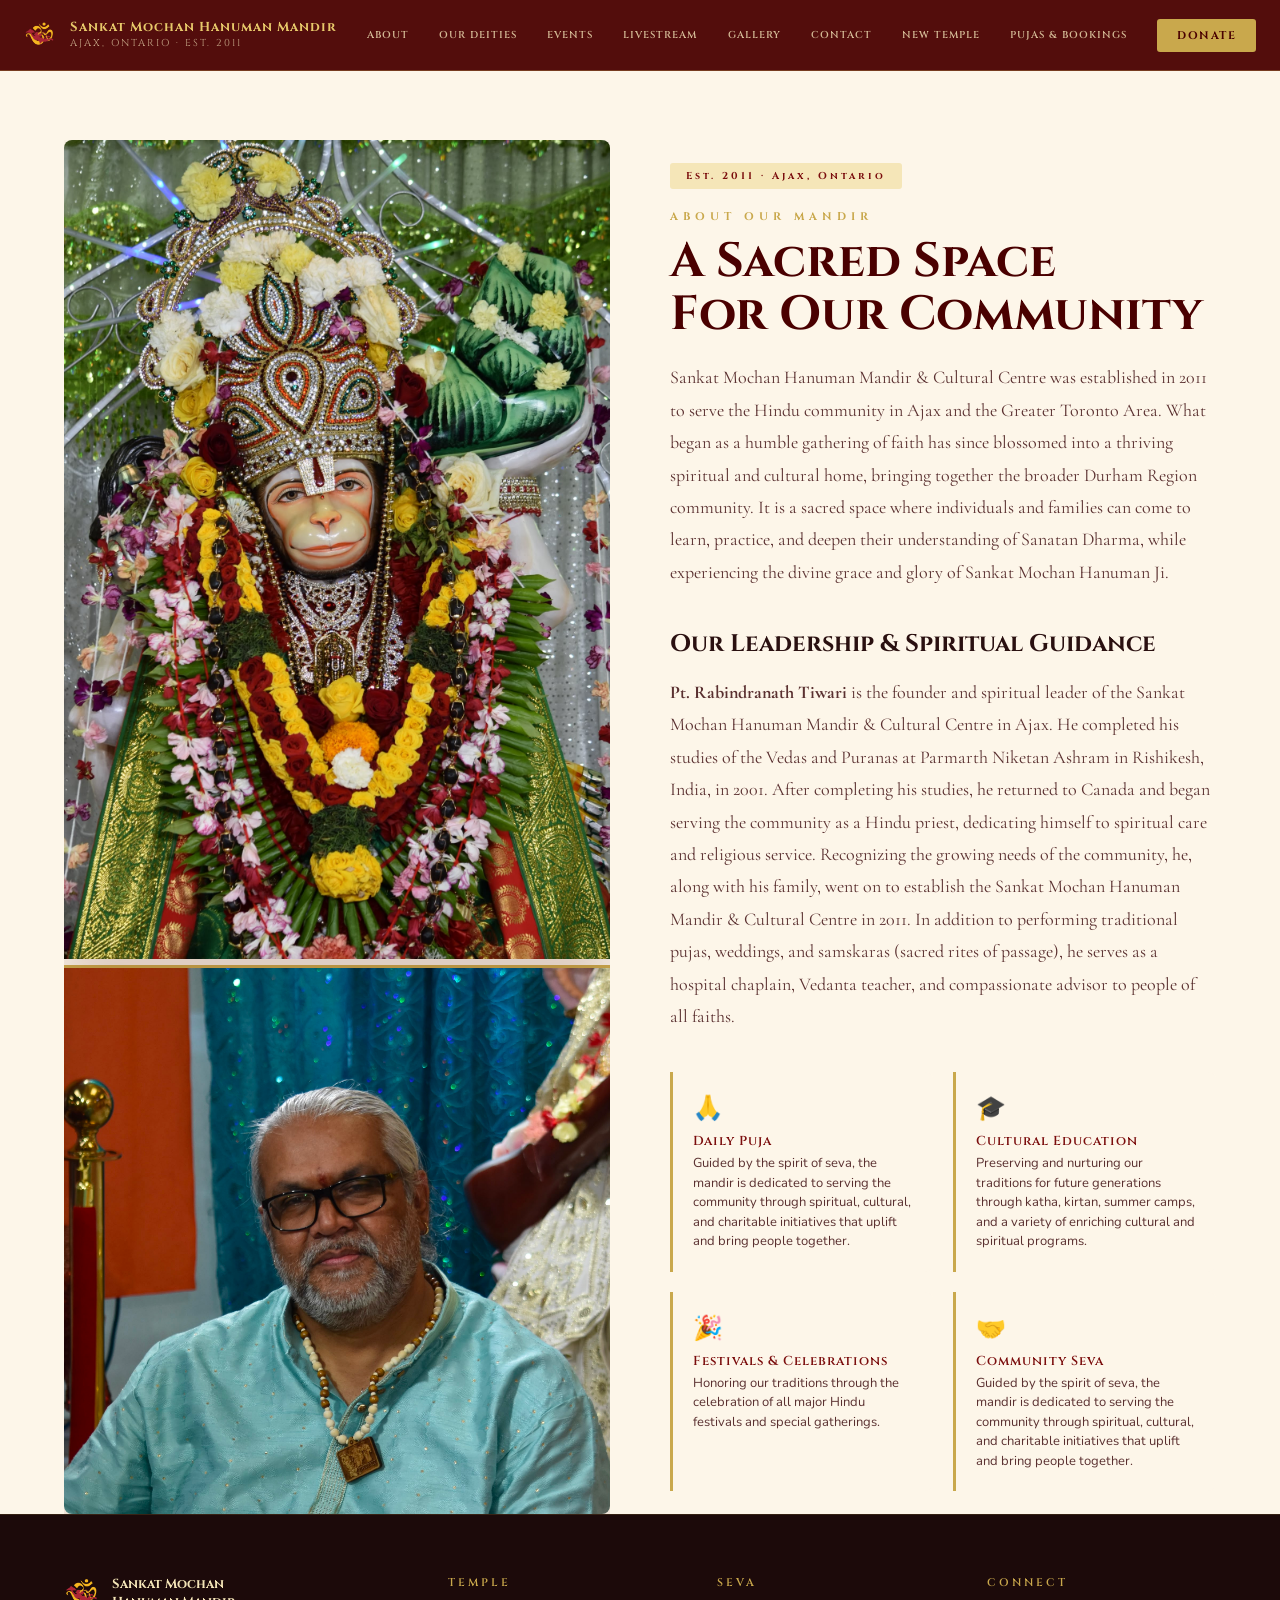
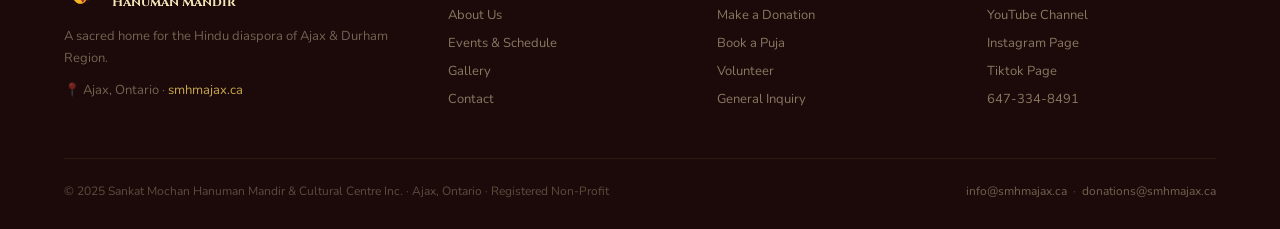
==== about.html @ 4950f77b "edit(mandir-icon): - Made the mandir icon a png (transparent so no white background)" ====
<!DOCTYPE html>
<html lang="en">
<head>
<meta charset="UTF-8">
<meta name="viewport" content="width=device-width, initial-scale=1.0">
<title>Sankat Mochan Hanuman Mandir & Cultural Centre</title>
<link rel="preconnect" href="https://fonts.googleapis.com">
<link href="https://fonts.googleapis.com/css2?family=Cormorant+Garamond:ital,wght@0,300;0,400;0,600;0,700;1,400&family=Cinzel:wght@400;600;700;900&family=Nunito:wght@300;400;600;700&display=swap" rel="stylesheet">
<link rel="stylesheet" href="assets/css/style.css">
</head>
<body>

<!-- ═══ NAV ═══ -->
<nav id="nav">
  <div class="nav-inner">
    <a href="index.html" class="nav-brand">
      <img src="assets/images/mandir-icon.png" class="nav-logo-img" alt="Mandir Logo">
      <div class="nav-name">
        <div class="n1">Sankat Mochan Hanuman Mandir</div>
        <div class="n2">Ajax, Ontario · Est. 2011</div>
      </div>
    </a>

    <div class="nav-links">
      <a href="about.html">About</a>
      <a href="deities.html">Our Deities</a>
      <a href="events.html">Events</a>
      <a href="livestream.html">Livestream</a>
      <a href="gallery.html">Gallery</a>
      <a href="contact.html">Contact</a>
      <a href="new-temple.html">New Temple</a>
      <a href="bookings.html">Pujas &amp; Bookings</a>
    </div>

    <a href="donate.html" class="nav-donate">Donate</a>

    <button class="nav-mobile-btn" onclick="toggleMenu()" aria-label="Menu">
      <span></span><span></span><span></span>
    </button>
  </div>

  <div id="mobile-menu">
    <a href="about.html" onclick="toggleMenu()">About</a>
    <a href="deities.html" onclick="toggleMenu()">Our Deities</a>
    <a href="events.html" onclick="toggleMenu()">Events</a>
    <a href="livestream.html" onclick="toggleMenu()">Livestream</a>
    <a href="gallery.html" onclick="toggleMenu()">Gallery</a>
    <a href="contact.html" onclick="toggleMenu()">Contact</a>
    <a href="new-temple.html" onclick="toggleMenu()">New Temple</a>
    <a href="bookings.html" onclick="toggleMenu()">Pujas &amp; Bookings</a>
    <a href="donate.html" onclick="toggleMenu()">Donate</a>
  </div>
</nav>

<!-- ═══ ABOUT ═══ -->
<section id="about">
  <div class="container">
    <div class="grid-2">
<div class="about-image-stack fade-up">
  <img src="assets/images/hanuman-ji.jpg" alt="Hanuman Ji" class="about-img-main">
  <img src="assets/images/Pandit.jpeg" alt="Pandit Ji" class="about-img-secondary">
</div>
      <div class="fade-up stagger-2">
        <span class="about-badge">Est. 2011 · Ajax, Ontario</span>
        <span class="section-label">About Our Mandir</span>
        <h2 class="section-title">A Sacred Space<br>For Our Community</h2>
        <p class="section-body">Sankat Mochan Hanuman Mandir & Cultural Centre was established in 2011 to serve the Hindu community in Ajax and the Greater Toronto Area. What began as a humble gathering of faith has since blossomed into a thriving spiritual and cultural home, bringing together the broader Durham Region community. It is a sacred space where individuals and families can come to learn, practice, and deepen their understanding of Sanatan Dharma, while experiencing the divine grace and glory of Sankat Mochan Hanuman Ji.
        
        <h2 style="margin-top: 40px; margin-bottom: 16px;">Our Leadership & Spiritual Guidance</h2>
        <p class="section-body" style="margin-top:16px"><strong>Pt. Rabindranath Tiwari</strong> is the founder and spiritual leader of the Sankat Mochan Hanuman Mandir & Cultural Centre in Ajax. He completed his studies of the Vedas and Puranas at Parmarth Niketan Ashram in Rishikesh, India, in 2001. After completing his studies, he returned to Canada and began serving the community as a Hindu priest, dedicating himself to spiritual care and religious service. Recognizing the growing needs of the community, he, along with his family, went on to establish the Sankat Mochan Hanuman Mandir & Cultural Centre in 2011.
      In addition to performing traditional pujas, weddings, and samskaras (sacred rites of passage), he serves as a hospital chaplain, Vedanta teacher, and compassionate advisor to people of all faiths.</p>
  <div class="about-highlights">  
          <div class="about-highlight"><div class="icon">🙏</div><h5>Daily Puja</h5><p>Guided by the spirit of seva, the mandir is dedicated to serving the community through spiritual, cultural, and charitable initiatives that uplift and bring people together.</p></div>
          <div class="about-highlight"><div class="icon">🎓</div><h5>Cultural Education</h5><p>Preserving and nurturing our traditions for future generations through katha, kirtan, summer camps, and a variety of enriching cultural and spiritual programs.</p></div>
          <div class="about-highlight"><div class="icon">🎉</div><h5>Festivals & Celebrations</h5><p>Honoring our traditions through the celebration of all major Hindu festivals and special gatherings.</p></div>
          <div class="about-highlight"><div class="icon">🤝</div><h5>Community Seva</h5><p>Guided by the spirit of seva, the mandir is dedicated to serving the community through spiritual, cultural, and charitable initiatives that uplift and bring people together.</p></div>
        </div>
      </div>
    </div>
  </div>
</section>


<!-- ═══ FOOTER ═══ -->
<footer>
  <div class="container">
    <div class="footer-grid">
      <div class="footer-brand">
        <div style="display:flex;align-items:center;gap:12px;margin-bottom:12px">
          <img src="assets/images/mandir-icon.png" 
       alt="Mandir Logo" 
       style="width:36px; height:36px; object-fit:cover; border-radius:50%; flex-shrink:0;">
          <div style="font-family:'Cinzel',serif;font-size:13px;color:var(--gold-pale);font-weight:700">Sankat Mochan<br>Hanuman Mandir</div>
        </div>
        <p>A sacred home for the Hindu diaspora of Ajax & Durham Region.</p>
        <p style="margin-top:10px">📍 Ajax, Ontario · <a href="http://smhmajax.ca" style="color:var(--gold);text-decoration:none">smhmajax.ca</a></p>
      </div>
      <div class="footer-col">
        <h4>Temple</h4>
        <a href="about.html">About Us</a>
        <a href="events.html">Events & Schedule</a>
        <a href="gallery.html">Gallery</a>
        <a href="contact.html">Contact</a>
      </div>
      <div class="footer-col">
        <h4>Seva</h4>
        <a href="donate.html">Make a Donation</a>
        <a href="mailto:bookings@smhmajax.ca">Book a Puja</a>
        <a href="mailto:seva@smhmajax.ca">Volunteer</a>
        <a href="mailto:info@smhmajax.ca">General Inquiry</a>
      </div>
      <div class="footer-col">
        <h4>Connect</h4>
        <a href="https://www.youtube.com/@sankatmochanhanumanmandir1366" target="_blank">YouTube Channel</a>
       <a href="https://www.instagram.com/sankatmochanhanumanmandirajax?igsh=ZnNmdzQ3bzA4bWYw">Instagram Page</a>
        <a href="https://www.tiktok.com/@sankatmochan11?_t=8jdVU6kzySL&_r=1">Tiktok Page</a>
        <a href="tel:6473348491">647-334-8491</a>
      </div>
    </div>
    <div class="footer-bottom">
      <span>© 2025 Sankat Mochan Hanuman Mandir & Cultural Centre Inc. · Ajax, Ontario · Registered Non-Profit</span>
      <span>
        <a href="mailto:info@smhmajax.ca">info@smhmajax.ca</a> &nbsp;·&nbsp;
        <a href="mailto:donations@smhmajax.ca">donations@smhmajax.ca</a>
      </span>
    </div>
  </div>
</footer>
<script src="assets/scripts/main.js"></script>
</body>
</html>
---- assets/css/style.css ----
/* ═══════════════════════════════════════════
   SMHMAJAX.CA  —  Design System
   Deep crimson · Antique gold · Ivory
   Cinzel (display) + Cormorant (serif) + Nunito (body)
═══════════════════════════════════════════ */
:root {
  --crimson:    #7B0D0D;
  --crimson-dk: #4A0000;
  --crimson-lt: #A01515;
  --gold:       #C9A84C;
  --gold-lt:    #E8C96A;
  --gold-pale:  #F5E6B8;
  --ivory:      #FDF6E9;
  --ivory-dk:   #F0E4C8;
  --charcoal:   #1C0A0A;
  --text:       #2A1010;
  --text-lt:    #5A3030;
  --white:      #FFFDF7;
  --shadow:     rgba(74,0,0,0.18);
  --r:          8px;
}

*, *::before, *::after { margin:0; padding:0; box-sizing:border-box; }

html { scroll-behavior: smooth; }

body {
  font-family: 'Nunito', sans-serif;
  background: var(--ivory);
  color: var(--text);
  overflow-x: hidden;
}

/* ── SCROLLBAR ── */
::-webkit-scrollbar { width: 6px; }
::-webkit-scrollbar-track { background: var(--ivory-dk); }
::-webkit-scrollbar-thumb { background: var(--crimson); border-radius: 3px; }

/* ═══ TYPOGRAPHY ═══ */
.display    { font-family:'Cinzel',serif; }
.serif      { font-family:'Cormorant Garamond',serif; }
h1,h2,h3   { font-family:'Cinzel',serif; }
h4,h5      { font-family:'Cormorant Garamond',serif; font-weight:600; }

/* ═══ UTILITY ═══ */
.gold-line {
  display:flex; align-items:center; gap:16px;
  color:var(--gold); font-size:12px; letter-spacing:3px; text-transform:uppercase;
}
.gold-line::before,.gold-line::after {
  content:''; flex:1; height:1px;
  background:linear-gradient(90deg,transparent,var(--gold),transparent);
}
.section-label {
  font-family:'Cinzel',serif; font-size:11px; font-weight:700;
  letter-spacing:5px; color:var(--gold); text-transform:uppercase;
  margin-bottom:12px; display:block;
}
.section-title {
  font-family:'Cinzel',serif; font-size:clamp(28px,4vw,48px);
  font-weight:700; color:var(--crimson-dk); line-height:1.1;
  margin-bottom:20px;
}
.section-body {
  font-family:'Cormorant Garamond',serif; font-size:18px;
  color:var(--text-lt); line-height:1.8; font-weight:400;
}
.btn-primary {
  display:inline-flex; align-items:center; gap:10px;
  background:var(--crimson); color:var(--gold-pale);
  font-family:'Cinzel',serif; font-size:12px; font-weight:700;
  letter-spacing:2px; text-transform:uppercase;
  padding:14px 32px; border-radius:3px; text-decoration:none;
  border:2px solid var(--crimson);
  transition:all 0.3s ease;
  box-shadow: 0 4px 20px var(--shadow);
}
.btn-primary:hover {
  background:transparent; color:var(--crimson);
  transform:translateY(-2px);
  box-shadow: 0 8px 30px var(--shadow);
}
.btn-outline {
  display:inline-flex; align-items:center; gap:10px;
  background:transparent; color:var(--gold-pale);
  font-family:'Cinzel',serif; font-size:12px; font-weight:700;
  letter-spacing:2px; text-transform:uppercase;
  padding:14px 32px; border-radius:3px; text-decoration:none;
  border:2px solid var(--gold);
  transition:all 0.3s ease;
}
.btn-outline:hover {
  background:var(--gold); color:var(--crimson-dk);
  transform:translateY(-2px);
}
.container { max-width:1200px; margin:0 auto; padding:0 24px; }
.grid-2 { display:grid; grid-template-columns:1fr 1fr; gap:60px; align-items:center; }
.grid-3 { display:grid; grid-template-columns:repeat(3,1fr); gap:32px; }
.grid-4 { display:grid; grid-template-columns:repeat(4,1fr); gap:24px; }

/* ═══ NAV ═══ */
#nav {
  position:fixed; top:0; left:0; right:0; z-index:1000;
  background:rgba(74,0,0,0.95);
  backdrop-filter:blur(20px);
  border-bottom:1px solid rgba(201,168,76,0.3);
  transition:all 0.3s ease;
}
#nav .nav-inner {
  max-width:1400px; margin:0 auto; padding:0 24px;
  display:flex; align-items:center; justify-content:flex-start;
  height:70px; gap:0;
}
.nav-brand {
  display:flex; align-items:center; gap:14px; text-decoration:none;
  flex-shrink:0;
}
.nav-om {
  width:42px; height:42px; border-radius:50%;
  background:linear-gradient(135deg,var(--gold),var(--gold-lt));
  display:flex; align-items:center; justify-content:center;
  font-size:20px; color:var(--crimson-dk); font-weight:900;
  font-family:'Cinzel',serif; flex-shrink:0;
  box-shadow:0 2px 12px rgba(201,168,76,0.4);
}
.nav-name { font-family:'Cinzel',serif; white-space:nowrap; }
.nav-name .n1 { font-size:13px; font-weight:700; color:var(--gold-lt); letter-spacing:1px; line-height:1.2; white-space:nowrap; }
.nav-name .n2 { font-size:10px; color:rgba(245,230,184,0.7); letter-spacing:2px; text-transform:uppercase; white-space:nowrap; }
.nav-links {
  display:flex; align-items:center; flex:1;
  justify-content:space-between;
  flex-wrap:nowrap; white-space:nowrap;
  padding:0 24px;
}
.nav-links a {
  font-family:'Cinzel',serif; font-size:10px; font-weight:600;
  letter-spacing:1px; text-transform:uppercase;
  color:rgba(245,230,184,0.8); padding:8px 6px; border-radius:3px;
  text-decoration:none; transition:all 0.2s ease; white-space:nowrap;
}
.nav-links a:hover { color:var(--gold-lt); background:rgba(201,168,76,0.12); }
.nav-links a.nav-active { color:var(--gold-lt); background:rgba(201,168,76,0.14); }
.nav-donate {
  font-family:'Cinzel',serif; font-size:11px; font-weight:700;
  letter-spacing:1.5px; text-transform:uppercase;
  background:var(--gold); color:var(--crimson-dk);
  padding:9px 20px; border-radius:3px; text-decoration:none;
  transition:all 0.2s ease;
}
.nav-donate:hover { background:var(--gold-lt); transform:translateY(-1px); }
.nav-mobile-btn { display:none; background:none; border:none; cursor:pointer; padding:8px; }
.nav-mobile-btn span {
  display:block; width:24px; height:2px;
  background:var(--gold); margin:5px 0; transition:all 0.3s;
}
#mobile-menu {
  display:none; background:var(--crimson-dk);
  border-top:1px solid rgba(201,168,76,0.2);
}
#mobile-menu a {
  display:block; padding:14px 24px;
  font-family:'Cinzel',serif; font-size:12px; letter-spacing:2px;
  color:var(--gold-pale); text-decoration:none;
  border-bottom:1px solid rgba(201,168,76,0.1);
}

/* ═══ HERO ═══ */
#hero {
  min-height:100vh; position:relative; overflow:hidden;
  background:var(--crimson-dk);
  display:flex; align-items:center;
}
.hero-bg {
  position:absolute; inset:0;
  background: radial-gradient(ellipse 80% 60% at 60% 40%, rgba(160,21,21,0.7) 0%, rgba(74,0,0,0.95) 70%);
}
/* Decorative mandala pattern */
.hero-mandala {
  position:absolute; right:-200px; top:50%; transform:translateY(-50%);
  width:700px; height:700px; border-radius:50%;
  border:1px solid rgba(201,168,76,0.08);
  pointer-events:none;
}
.hero-mandala::before {
  content:''; position:absolute; inset:40px; border-radius:50%;
  border:1px solid rgba(201,168,76,0.06);
}
.hero-mandala::after {
  content:''; position:absolute; inset:80px; border-radius:50%;
  border:1px solid rgba(201,168,76,0.04);
}
.hero-murti-left {
  position: absolute;
  left: 0;
  top: 0;
  bottom: 0;
  width: 48%; /* Increased from 42% to expand down and right */
  object-fit: cover;
  object-position: left bottom;
  mask-image: linear-gradient(to right, black 55%, transparent 98%);
  -webkit-mask-image: linear-gradient(to right, black 55%, transparent 98%);
  opacity: 0.85;
}

.hero-murti-right {
  position: absolute;
  right: 0;
  bottom: 0;
  width: 42%;
  height: 100%;
  object-fit: cover;
  object-position: right bottom;
  mask-image: linear-gradient(to left, black 55%, transparent 98%);
  -webkit-mask-image: linear-gradient(to left, black 55%, transparent 98%);
  opacity: 0.85;
}
.nav-logo-img {
  width: 32px;
  height: 32px;
  border-radius: 50%;
  object-fit: contain;
  object-position: center center;
}
.hero-content {
    position: relative;
    z-index: 2;
    width: 100%;
    max-width: 650px;
    margin: 0 auto;
    display: flex;
    flex-direction: column;
    align-items: center;
    text-align: center;
    padding-top: 80px;
    padding-bottom: 60px;
}
.hero-badge {
  display:inline-flex; align-items:center; gap:10px;
  background:rgba(201,168,76,0.12); border:1px solid rgba(201,168,76,0.3);
  border-radius:100px; padding:8px 20px;
  font-family:'Cinzel',serif; font-size:10px; font-weight:700;
  letter-spacing:3px; color:var(--gold); text-transform:uppercase;
  margin-bottom:28px;
}
.hero-badge-dot { width:6px; height:6px; border-radius:50%; background:var(--gold); animation:pulse 2s infinite; }
@keyframes pulse { 0%,100%{opacity:1;transform:scale(1)} 50%{opacity:0.5;transform:scale(1.3)} }
.hero-om {
  font-family:'Cinzel',serif; font-size:clamp(60px,8vw,100px);
  color:var(--gold); line-height:1; display:block;
  text-shadow:0 0 60px rgba(201,168,76,0.4);
  animation:glow 3s ease-in-out infinite alternate;
  margin-bottom:8px;
}
@keyframes glow {
  from{text-shadow:0 0 40px rgba(201,168,76,0.3)}
  to{text-shadow:0 0 80px rgba(201,168,76,0.6),0 0 120px rgba(201,168,76,0.2)}
}
.hero-title {
  font-family:'Cinzel',serif; font-weight:900;
  font-size:clamp(36px,5.5vw,72px); line-height:1.0;
  color:var(--white); margin-bottom:8px;
  text-shadow:2px 4px 20px rgba(0,0,0,0.5);
}
.hero-title .gold { color:var(--gold-lt); }
.hero-subtitle {
  font-family:'Cormorant Garamond',serif; font-style:italic;
  font-size:clamp(18px,2.5vw,28px); color:rgba(245,230,184,0.75);
  margin-bottom:36px; font-weight:300; letter-spacing:1px;
}
.hero-tagline {
  font-family:'Cormorant Garamond',serif;
  font-size:clamp(16px,2vw,22px); color:rgba(245,230,184,0.6);
  margin-bottom:48px; max-width:480px; line-height:1.6;
}
.hero-cta { display:flex; gap:16px; flex-wrap:wrap; margin-bottom:60px; }
.hero-stats {
  display:flex; gap:32px; justify-content: center; flex-wrap:wrap;
  padding-top:40px; border-top:1px solid rgba(201,168,76,0.2);
}
.hero-stat .num {
  font-family:'Cinzel',serif; font-size:clamp(28px,3vw,40px);
  color:var(--gold-lt); font-weight:700; line-height:1;
}
.hero-stat .lbl {
  font-size:11px; letter-spacing:2px; color:rgba(245,230,184,0.5);
  text-transform:uppercase; margin-top:4px;
}

/* ── LIVE BANNER ── */
.live-banner {
  background:linear-gradient(135deg,var(--crimson) 0%,var(--crimson-lt) 100%);
  border-top:1px solid rgba(201,168,76,0.3);
  border-bottom:1px solid rgba(201,168,76,0.3);
  padding:14px 0;
}
.live-banner-inner {
  max-width:1200px; margin:0 auto; padding:0 24px;
  display:flex; align-items:center; justify-content:space-between; flex-wrap:wrap; gap:16px;
}
.live-badge {
  display:flex; align-items:center; gap:10px;
  font-family:'Cinzel',serif; font-size:11px; font-weight:700;
  letter-spacing:2px; color:var(--gold-pale); text-transform:uppercase;
}
.live-dot { width:10px; height:10px; border-radius:50%; background:#ff4444; animation:blink 1.2s step-end infinite; }
@keyframes blink { 50%{opacity:0} }
.live-schedule { display:flex; gap:20px; flex-wrap:wrap; }
.live-pill {
  background:rgba(245,230,184,0.12); border:1px solid rgba(245,230,184,0.2);
  border-radius:100px; padding:5px 14px;
  font-size:11px; color:var(--gold-pale); letter-spacing:1px;
}
.live-pill strong { color:var(--gold-lt); }
.live-yt {
  display:flex; align-items:center; gap:8px;
  background:rgba(255,0,0,0.15); border:1px solid rgba(255,0,0,0.3);
  border-radius:6px; padding:6px 14px;
  font-size:11px; color:#fff; text-decoration:none; letter-spacing:1px;
  font-family:'Cinzel',serif; font-weight:700; transition:all 0.2s;
}
.live-yt:hover { background:rgba(255,0,0,0.3); }
.yt-icon { width:18px; height:13px; }

/* ═══ ABOUT ═══ */
#about {
  padding-top: 140px; 
}

.about-image-stack {
  max-width: 100%;
  overflow: hidden;
}

.about-img-main {
  width: 100%;
  flex: 1;
  object-fit: cover;
  object-position: center 5%;
  border-radius: var(--r) var(--r) 0 0;
  box-shadow: 0 20px 60px var(--shadow);
  min-height: 0;
}

.about-img-secondary {
  width: 100%;
  flex: 1;
  object-fit: cover;
  object-position: center center;
  border-radius: 0 0 var(--r) var(--r);
  border-top: 3px solid var(--gold);
  box-shadow: 0 20px 60px var(--shadow);
  display: block;
  min-height: 0;
}

/* Floating secondary image rule removed/optional since Shivling was removed */

.about-badge {
  display: inline-flex; 
  align-items: center; 
  gap: 8px;
  background: var(--gold-pale); 
  border-radius: 3px; 
  padding: 6px 16px;
  font-family: 'Cinzel', serif; 
  font-size: 10px; 
  font-weight: 700;
  letter-spacing: 3px; 
  color: var(--crimson); 
  margin-bottom: 20px;
}

.about-highlights { 
  display: grid; 
  grid-template-columns: 1fr 1fr; 
  gap: 20px; 
  margin-top: 40px; 
}

.about-highlight {
  padding: 20px; 
  border-left: 3px solid var(--gold);
  background: var(--ivory); 
  border-radius: 0 var(--r) var(--r) 0;
}

.about-highlight .icon { 
  font-size: 24px; 
  margin-bottom: 8px; 
}

.about-highlight h5 { 
  font-family: 'Cinzel', serif; 
  font-size: 13px; 
  color: var(--crimson); 
  margin-bottom: 4px; 
  letter-spacing: 1px; 
}

.about-highlight p { 
  font-size: 13px; 
  color: var(--text-lt); 
  line-height: 1.5; 
}

/* ═══ DEITIES ═══ */
.deity-strip { padding:80px 0; background:var(--crimson-dk); }
.deity-strip-inner { max-width:1200px; margin:0 auto; padding:0 24px; }
.deity-strip h2 { font-family:'Cinzel',serif; font-size:14px; font-weight:700; letter-spacing:5px; color:var(--gold); text-transform:uppercase; text-align:center; margin-bottom:40px; }
.deity-grid {
    display:grid;
    grid-template-columns:repeat(auto-fit,minmax(180px,1fr));
    gap:20px;
}
.deity-card {
  border-radius:var(--r);
  overflow:hidden;
  position:relative;
  aspect-ratio:3/4;
  min-height:280px;
  cursor:pointer;
  border:1px solid rgba(201,168,76,0.2);
  transition:all 0.3s ease;
}
.deity-card:hover { transform:translateY(-6px); border-color:var(--gold); }
.deity-card img { width:100%; height:100%; object-fit:cover; object-position:top center; display:block; }
.deity-card img{
    transition:transform .4s ease;
}

.deity-card:hover img{
    transform:scale(1.05);
}
.gallery-overlay{
    position:absolute;
    left:0;
    right:0;
    bottom:0;
    padding:20px;
    background:linear-gradient(
        to top,
        rgba(0,0,0,.85),
        rgba(0,0,0,.2),
        transparent
    );
    opacity:0;
    transition:opacity .3s ease;
}

.deity-card:hover .gallery-overlay{
    opacity:1;
}
.gallery-overlay h3{
    margin:0 0 8px;
    color:#fff;
    font-family:'Cinzel',serif;
}
.gallery-overlay p{
    margin:0;
    color:rgba(255,255,255,.85);
    font-size:14px;
    line-height:1.4;
}

/* ═══ EVENTS ═══ */
#events { padding:120px 0; background:var(--ivory); }
.events-grid { display:grid; grid-template-columns:1fr 1.2fr; gap:60px; align-items:start; }
.event-card {
  background:var(--white); border-radius:var(--r);
  padding:28px; border:1px solid var(--ivory-dk);
  display:flex; gap:20px; align-items:flex-start;
  transition:all 0.3s ease;
  box-shadow:0 2px 12px rgba(0,0,0,0.04);
}
.event-card:hover { transform:translateY(-4px); box-shadow:0 12px 40px var(--shadow); border-color:var(--gold); }
.event-date {
  background:var(--crimson); color:var(--gold-pale);
  border-radius:var(--r); padding:12px 14px; text-align:center;
  flex-shrink:0; min-width:62px;
}
.event-date .day { font-family:'Cinzel',serif; font-size:28px; font-weight:700; line-height:1; }
.event-date .mon { font-size:11px; letter-spacing:2px; text-transform:uppercase; opacity:0.8; margin-top:2px; }
.event-info h4 { font-family:'Cinzel',serif; font-size:15px; color:var(--crimson-dk); margin-bottom:6px; }
.event-info p { font-size:13px; color:var(--text-lt); line-height:1.5; }
.event-info .tag { display:inline-block; background:var(--gold-pale); color:var(--crimson); font-size:10px; font-weight:700; letter-spacing:2px; padding:3px 10px; border-radius:100px; margin-top:8px; text-transform:uppercase; }
.schedule-table { background:var(--white); border-radius:var(--r); overflow:hidden; border:1px solid var(--ivory-dk); box-shadow:0 2px 12px rgba(0,0,0,0.04); }
.schedule-table h3 { padding:20px 24px; background:var(--crimson-dk); color:var(--gold-pale); font-family:'Cinzel',serif; font-size:14px; letter-spacing:2px; }
.schedule-row {
  display: grid;
  grid-template-columns: 140px 100px 1fr;  
  align-items: center;
  padding: 16px 24px;
  border-bottom: 1px solid var(--ivory-dk);
}
.schedule-row:last-child { border-bottom:none; }
.schedule-row .day2 { font-family:'Cinzel',serif; font-size:13px; color:var(--crimson); font-weight:700; }
.schedule-row .time { font-size:13px; color:var(--text-lt); }
.schedule-row .service { font-size:12px; color:var(--gold); font-weight:700; }

/* ═══ DONATE ═══ */
#donate {
  padding:120px 0;
  background:linear-gradient(160deg,var(--crimson-dk) 0%,var(--crimson) 60%,#6B0000 100%);
  position:relative; overflow:hidden;
}
#donate::before {
  content:''; position:absolute; inset:0;
  background:url("data:image/svg+xml,%3Csvg width='60' height='60' viewBox='0 0 60 60' xmlns='http://www.w3.org/2000/svg'%3E%3Cg fill='none' fill-rule='evenodd'%3E%3Cg fill='%23C9A84C' fill-opacity='0.04'%3E%3Cpath d='M36 34v-4h-2v4h-4v2h4v4h2v-4h4v-2h-4zm0-30V0h-2v4h-4v2h4v4h2V6h4V4h-4zM6 34v-4H4v4H0v2h4v4h2v-4h4v-2H6zM6 4V0H4v4H0v2h4v4h2V6h4V4H6z'/%3E%3C/g%3E%3C/g%3E%3C/svg%3E");
  pointer-events:none;
}
.donate-inner { position:relative; z-index:1; }
.donate-grid { display:grid; grid-template-columns:1fr 1fr; gap:80px; align-items:start; }
.donate-text .section-title { color:var(--gold-pale); }
.donate-text .section-body { color:rgba(245,230,184,0.75); }
.donate-ways { display:grid; grid-template-columns:1fr 1fr; gap:16px; margin-top:32px; }
.donate-way {
  background:rgba(245,230,184,0.08); border:1px solid rgba(201,168,76,0.25);
  border-radius:var(--r); padding:20px;
  transition:all 0.3s ease;
}
.donate-way:hover { background:rgba(245,230,184,0.14); border-color:var(--gold); }
.donate-way .icon { font-size:28px; margin-bottom:10px; }
.donate-way h5 { font-family:'Cinzel',serif; font-size:13px; color:var(--gold-lt); margin-bottom:6px; letter-spacing:1px; }
.donate-way p { font-size:13px; color:rgba(245,230,184,0.65); line-height:1.5; }
.donate-way .val { color:var(--gold-lt); font-weight:700; font-size:15px; margin-top:4px; display:block; }
.donate-card {
  background:var(--ivory); border-radius:12px;
  padding:40px; box-shadow:0 20px 60px rgba(0,0,0,0.3);
}
.donate-card h3 { font-family:'Cinzel',serif; font-size:22px; color:var(--crimson-dk); margin-bottom:8px; }
.donate-card .sub { font-family:'Cormorant Garamond',serif; font-size:16px; color:var(--text-lt); margin-bottom:28px; font-style:italic; }
.amount-grid { display:grid; grid-template-columns:repeat(3,1fr); gap:10px; margin-bottom:20px; }
.amount-btn {
  border:2px solid var(--ivory-dk); border-radius:var(--r); padding:14px 8px;
  text-align:center; cursor:pointer; transition:all 0.2s ease; background:var(--white);
  font-family:'Cinzel',serif; font-weight:700;
}
.amount-btn:hover,.amount-btn.active { border-color:var(--crimson); background:var(--crimson); color:var(--white); }
.amount-btn .am { font-size:20px; color:var(--crimson); display:block; }
.amount-btn:hover .am, .amount-btn.active .am { color:var(--gold-pale); }
.amount-btn .lb { font-size:9px; letter-spacing:1px; color:var(--text-lt); text-transform:uppercase; }
.amount-btn:hover .lb, .amount-btn.active .lb { color:rgba(245,230,184,0.7); }
.donate-input {
  width:100%; padding:14px 16px; border:2px solid var(--ivory-dk);
  border-radius:var(--r); font-size:16px; margin-bottom:16px;
  font-family:'Nunito',sans-serif; transition:border-color 0.2s;
  background:var(--white); color:var(--text);
}
.donate-input:focus { outline:none; border-color:var(--crimson); }
.donate-submit {
  width:100%; padding:16px; background:var(--crimson);
  color:var(--gold-pale); border:none; border-radius:var(--r); cursor:pointer;
  font-family:'Cinzel',serif; font-size:14px; font-weight:700; letter-spacing:2px;
  text-transform:uppercase; transition:all 0.3s ease;
}
.donate-submit:hover { background:var(--crimson-dk); transform:translateY(-2px); box-shadow:0 8px 24px rgba(74,0,0,0.4); }
.etransfer-note {
  margin-top:16px; padding:14px; background:var(--ivory);
  border-radius:var(--r); border:1px solid var(--ivory-dk);
  font-size:13px; color:var(--text-lt); text-align:center; line-height:1.6;
}
.etransfer-note strong { color:var(--crimson); }

/* ═══ STREAM ═══ */
#stream { padding:120px 0; background:var(--charcoal); }
#stream .section-title { color:var(--gold-pale); }
#stream .section-body { color:rgba(245,230,184,0.6); }
.stream-embed {
  border-radius:var(--r); overflow:hidden;
  border:2px solid rgba(201,168,76,0.3);
  box-shadow:0 20px 60px rgba(0,0,0,0.5);
  aspect-ratio:16/9; background:#000; position:relative;
}
.stream-placeholder {
  position:absolute; inset:0; display:flex; flex-direction:column;
  align-items:center; justify-content:center; gap:20px;
}
.stream-placeholder .play-btn {
  width:80px; height:80px; border-radius:50%;
  background:rgba(201,168,76,0.15); border:2px solid var(--gold);
  display:flex; align-items:center; justify-content:center; cursor:pointer;
  transition:all 0.3s;
}
.stream-placeholder .play-btn:hover { background:rgba(201,168,76,0.25); transform:scale(1.08); }
.play-tri { width:0; height:0; border-style:solid; border-width:14px 0 14px 26px; border-color:transparent transparent transparent var(--gold); margin-left:4px; }
.stream-placeholder p { color:rgba(245,230,184,0.6); font-family:'Cinzel',serif; font-size:13px; letter-spacing:2px; }
.stream-info { display:grid; grid-template-columns:1fr 1fr; gap:60px; align-items:start; }
.stream-features { display:flex; flex-direction:column; gap:16px; margin-top:32px; }
.stream-feat {
  display:flex; gap:16px; align-items:flex-start;
  padding:16px; background:rgba(201,168,76,0.05);
  border:1px solid rgba(201,168,76,0.1); border-radius:var(--r);
}
.stream-feat .ic { font-size:22px; flex-shrink:0; margin-top:2px; }
.stream-feat h5 { font-family:'Cinzel',serif; font-size:13px; color:var(--gold-lt); margin-bottom:4px; letter-spacing:1px; }
.stream-feat p { font-size:13px; color:rgba(245,230,184,0.5); line-height:1.5; }
.yt-subscribe {
  display:inline-flex; align-items:center; gap:10px; margin-top:24px;
  background:#FF0000; color:#fff; padding:14px 28px; border-radius:var(--r);
  font-family:'Cinzel',serif; font-size:12px; font-weight:700; letter-spacing:2px;
  text-decoration:none; transition:all 0.2s; text-transform:uppercase;
}
.yt-subscribe:hover { background:#CC0000; transform:translateY(-2px); }
.yt-sub-icon { width:24px; height:17px; fill:white; }

/* ═══ GALLERY ═══ */
#gallery { padding:120px 0; background:var(--ivory-dk); }
.gallery-masonry {
  display:grid; grid-template-columns:repeat(3,1fr);
  grid-template-rows:auto; gap:16px;
}
.gallery-item {
  border-radius:var(--r); overflow:hidden; position:relative;
  cursor:pointer;
}
.gallery-item img {
  width: 100%;
  height: 100%;
  object-fit: cover;
  object-position: top center;  
  display: block;
  transition: transform 0.4s ease;
}
.gallery-item:hover img { transform:scale(1.04); }
.gallery-item::after {
  content:''; position:absolute; inset:0;
  background:linear-gradient(transparent 60%,rgba(74,0,0,0.6));
  opacity:0; transition:opacity 0.3s;
}
.gallery-item:hover::after { opacity:1; }
.g1 { grid-row:span 2; }
.g4 { grid-column:span 2; }

/* ═══ CONTACT ═══ */
#contact { padding:120px 0; background:var(--white); }
.contact-grid { display:grid; grid-template-columns:1fr 1.2fr; gap:80px; }
.contact-info-card {
  background:var(--crimson-dk); border-radius:12px; padding:40px;
  color:var(--gold-pale);
}
.contact-info-card h3 { font-family:'Cinzel',serif; font-size:20px; color:var(--gold-lt); margin-bottom:28px; }
.contact-item { display:flex; gap:16px; margin-bottom:24px; align-items:flex-start; }
.contact-item .ci { font-size:22px; flex-shrink:0; margin-top:2px; }
.contact-item h5 { font-family:'Cinzel',serif; font-size:12px; letter-spacing:2px; color:var(--gold); margin-bottom:4px; text-transform:uppercase; }
.contact-item p { font-size:14px; color:rgba(245,230,184,0.75); line-height:1.5; }
.contact-item a { color:var(--gold-lt); text-decoration:none; }
.contact-item a:hover { color:var(--gold); }
.social-links { display:flex; gap:12px; margin-top:28px; padding-top:28px; border-top:1px solid rgba(201,168,76,0.2); }
.social-link {
  width:42px; height:42px; border-radius:var(--r);
  background:rgba(201,168,76,0.1); border:1px solid rgba(201,168,76,0.2);
  display:flex; align-items:center; justify-content:center;
  color:var(--gold); text-decoration:none; font-size:16px;
  transition:all 0.2s;
}
.social-link:hover { background:rgba(201,168,76,0.25); border-color:var(--gold); }
.board-grid { display:grid; grid-template-columns:1fr 1fr; gap:16px; }
.board-member {
  padding:20px; background:var(--ivory); border-radius:var(--r);
  border:1px solid var(--ivory-dk);
  transition:all 0.2s ease;
}
.board-member:hover { border-color:var(--gold); background:var(--white); }
.board-member h5 { font-family:'Cinzel',serif; font-size:13px; color:var(--crimson-dk); margin-bottom:2px; }
.board-member .role { font-size:11px; letter-spacing:1.5px; color:var(--gold); text-transform:uppercase; margin-bottom:6px; }
.board-member .email { font-size:12px; color:var(--text-lt); }
.board-member .email a { color:var(--crimson); text-decoration:none; }
.board-member .email a:hover { color:var(--crimson-lt); }

/* ═══════════════════════════════════════════
   NEW TEMPLE PROJECT PAGE
═══════════════════════════════════════════ */

/* ── HERO ── */
#temple-hero {
  position: relative;
  min-height: 92vh;
  margin-top: 70px;
  overflow: hidden;
  display: flex;
  align-items: center;
}

/* The image fills the full section behind everything */
.temple-hero-img {
  position: absolute;
  inset: 0;
  width: 100%;
  height: 100%;
  object-fit: cover;
  object-position: center center;
}

/* Gradient: strong crimson on the left fading to transparent on the right
   so the temple image stays fully visible on the right side             */
.temple-hero-gradient {
  position: absolute;
  inset: 0;
  background: linear-gradient(
    to right,
    rgba(74,0,0,0.92) 0%,
    rgba(74,0,0,0.75) 38%,
    rgba(74,0,0,0.25) 62%,
    rgba(74,0,0,0.0)  100%
  );
}

.temple-hero-content {
  position: relative;
  z-index: 2;
  width: 100%;
  max-width: 1400px;
  margin: 0 auto;
  padding: 140px 24px 80px 24px; 
}

.temple-eyebrow {
  display: inline-flex;
  align-items: center;
  gap: 10px;
  background: rgba(201,168,76,0.15);
  border: 1px solid rgba(201,168,76,0.35);
  border-radius: 100px;
  padding: 8px 20px;
  font-family: 'Cinzel', serif;
  font-size: 10px;
  font-weight: 700;
  letter-spacing: 3px;
  color: var(--gold);
  text-transform: uppercase;
  margin-bottom: 28px;
}

.temple-eyebrow-dot {
  width: 6px;
  height: 6px;
  border-radius: 50%;
  background: var(--gold);
  animation: pulse 2s infinite;
}

.temple-hero-title {
  font-family: 'Cinzel', serif;
  font-size: clamp(36px, 5vw, 68px);
  font-weight: 900;
  line-height: 1.0;
  color: var(--white);
  margin-bottom: 24px;
  text-shadow: 2px 4px 20px rgba(0,0,0,0.5);
}

.temple-hero-title .gold { color: var(--gold-lt); }

.temple-hero-body {
  font-family: 'Cormorant Garamond', serif;
  font-size: clamp(17px, 1.6vw, 21px);
  color: rgba(245,230,184,0.85);
  line-height: 1.75;
  margin-bottom: 36px;
  max-width: 560px; 
}

.temple-hero-cta {
  display: flex;
  gap: 16px;
  flex-wrap: wrap;
}

/* ── WHY SECTION ── */
#temple-why {
  padding: 100px 0;
  background: var(--ivory);
}

.temple-why-grid {
  display: grid;
  grid-template-columns: 1fr 1fr;
  gap: 80px;
  align-items: center;
}

.temple-why-image {
  width: 100%;
  height: 520px;
  object-fit: cover;
  object-position: center 30%;
  border-radius: 16px;
  box-shadow: 0 24px 60px var(--shadow);
}

/* ── HOW TO HELP ── */
#temple-help {
  padding: 100px 0;
  background: var(--crimson-dk);
  position: relative;
  overflow: hidden;
}

#temple-help::before {
  content: '';
  position: absolute;
  inset: 0;
  background: url("data:image/svg+xml,%3Csvg width='60' height='60' viewBox='0 0 60 60' xmlns='http://www.w3.org/2000/svg'%3E%3Cg fill='none'%3E%3Cg fill='%23C9A84C' fill-opacity='0.04'%3E%3Cpath d='M36 34v-4h-2v4h-4v2h4v4h2v-4h4v-2h-4zm0-30V0h-2v4h-4v2h4v4h2V6h4V4h-4zM6 34v-4H4v4H0v2h4v4h2v-4h4v-2H6zM6 4V0H4v4H0v2h4v4h2V6h4V4H6z'/%3E%3C/g%3E%3C/g%3E%3C/svg%3E");
  pointer-events: none;
}

.temple-help-inner { position: relative; z-index: 1; }

.temple-help-header { text-align: center; margin-bottom: 60px; }
.temple-help-header .section-label { color: var(--gold); }
.temple-help-header .section-title { color: var(--gold-pale); }
.temple-help-header .section-body {
  color: rgba(245,230,184,0.7);
  max-width: 600px;
  margin: 0 auto;
}

.temple-ways-grid {
  display: grid;
  grid-template-columns: repeat(3, 1fr);
  gap: 24px;
}

.temple-way-card {
  background: rgba(245,230,184,0.06);
  border: 1px solid rgba(201,168,76,0.2);
  border-radius: 12px;
  padding: 32px 28px;
  transition: all 0.3s ease;
}

.temple-way-card:hover {
  background: rgba(245,230,184,0.1);
  border-color: var(--gold);
  transform: translateY(-4px);
}

.temple-way-icon { font-size: 32px; margin-bottom: 16px; }

.temple-way-card h4 {
  font-family: 'Cinzel', serif;
  font-size: 15px;
  color: var(--gold-lt);
  margin-bottom: 10px;
  letter-spacing: 1px;
}

.temple-way-card p {
  font-family: 'Cormorant Garamond', serif;
  font-size: 17px;
  color: rgba(245,230,184,0.7);
  line-height: 1.6;
}

.temple-way-detail {
  display: block;
  margin-top: 12px;
  font-family: 'Cinzel', serif;
  font-size: 12px;
  color: var(--gold);
  letter-spacing: 1px;
  text-decoration: none;
}

.temple-way-detail:hover { color: var(--gold-lt); }

/* ── CALLOUT ── */
#temple-callout { padding: 80px 0; background: var(--white); }

.temple-callout-inner {
  text-align: center;
  max-width: 760px;
  margin: 0 auto;
}

.temple-callout-inner .section-title { color: var(--crimson-dk); margin-bottom: 20px; }
.temple-callout-inner .section-body  { margin-bottom: 36px; }

.temple-callout-btns {
  display: flex;
  gap: 16px;
  justify-content: center;
  flex-wrap: wrap;
}


/* ── RESPONSIVE ── */
@media (max-width: 1024px) {
  .temple-hero-content { padding-left: 32px; }
  .temple-why-grid { grid-template-columns: 1fr; }
  .temple-why-image { height: 360px; }
  .temple-ways-grid { grid-template-columns: 1fr 1fr; }
}

@media (max-width: 768px) {
  .temple-hero-content { padding: 100px 20px 60px; max-width: 100%; }
  .temple-hero-gradient {
    background: linear-gradient(
      to right,
      rgba(74,0,0,0.92) 0%,
      rgba(74,0,0,0.85) 60%,
      rgba(74,0,0,0.7)  100%
    );
  }
  .temple-ways-grid { grid-template-columns: 1fr; }
  .temple-hero-cta { flex-direction: column; }
  .temple-callout-btns { flex-direction: column; align-items: center; }
}

/* ═══════════════════════════════════════════════════════════
   BOOKINGS PAGE — append everything below to style.css
   All class names are prefixed .booking- or .samskar- / .puja- / .occasion-
   ═══════════════════════════════════════════════════════════ */

/* ── Hero ── */
.booking-hero {
  background: var(--crimson-dk);
  padding: 120px 24px 80px;
  text-align: center;
  position: relative;
  overflow: hidden;
  border-bottom: 2px solid rgba(201,168,76,0.25);
}
.booking-hero::before {
  content: '';
  position: absolute;
  inset: 0;
  background: radial-gradient(ellipse 70% 80% at 50% 50%, rgba(160,21,21,0.5) 0%, rgba(74,0,0,0.9) 100%);
  pointer-events: none;
}
.booking-hero-inner {
  position: relative;
  z-index: 1;
  max-width: 700px;
  margin: 0 auto;
}
.booking-hero-title {
  font-family: 'Cinzel', serif;
  font-size: clamp(32px, 5vw, 62px);
  font-weight: 900;
  color: var(--white);
  line-height: 1.05;
  margin: 12px 0 8px;
  text-shadow: 2px 4px 20px rgba(0,0,0,0.4);
}
.booking-hero-pandit {
  font-family: 'Cormorant Garamond', serif;
  font-size: clamp(18px, 2.5vw, 26px);
  color: var(--gold-lt);
  font-style: italic;
  margin-bottom: 8px;
}
.booking-hero-pandit strong {
  font-style: normal;
  font-weight: 700;
}
.booking-hero-sub {
  font-family: 'Cormorant Garamond', serif;
  font-size: clamp(15px, 2vw, 20px);
  color: rgba(245,230,184,0.65);
  margin-bottom: 40px;
}
.booking-hero-ctas {
  display: flex;
  gap: 14px;
  justify-content: center;
  flex-wrap: wrap;
}
.booking-cta-primary {
  display: inline-flex;
  align-items: center;
  gap: 8px;
  font-family: 'Cinzel', serif;
  font-size: 12px;
  font-weight: 700;
  letter-spacing: 1.5px;
  text-transform: uppercase;
  background: var(--gold);
  color: var(--crimson-dk);
  padding: 14px 28px;
  border-radius: 3px;
  text-decoration: none;
  transition: all 0.2s ease;
}
.booking-cta-primary:hover { background: var(--gold-lt); transform: translateY(-2px); }
.booking-cta-phone,
.booking-cta-whatsapp {
  display: inline-flex;
  align-items: center;
  gap: 8px;
  font-family: 'Cinzel', serif;
  font-size: 11px;
  font-weight: 600;
  letter-spacing: 1.5px;
  text-transform: uppercase;
  border: 1px solid rgba(201,168,76,0.4);
  color: var(--gold-lt);
  padding: 14px 22px;
  border-radius: 3px;
  text-decoration: none;
  transition: all 0.2s ease;
}
.booking-cta-phone:hover,
.booking-cta-whatsapp:hover {
  background: rgba(201,168,76,0.12);
  border-color: var(--gold);
}

/* ── Main Section ── */
.booking-section {
  background: var(--cream, #fdf7ee);
  padding: 80px 24px 100px;
}
.booking-container {
  max-width: 1200px;
  margin: 0 auto;
}

/* ── Intro Banner ── */
.booking-intro-banner {
  display: flex;
  align-items: flex-start;
  gap: 20px;
  background: rgba(74,0,0,0.06);
  border: 1px solid rgba(201,168,76,0.3);
  border-left: 4px solid var(--gold);
  border-radius: 4px;
  padding: 24px 28px;
  margin-bottom: 56px;
}
.booking-intro-icon { font-size: 28px; flex-shrink: 0; margin-top: 2px; }
.booking-intro-text {
  font-family: 'Cormorant Garamond', serif;
  font-size: 18px;
  color: var(--crimson-dk);
  line-height: 1.6;
  margin: 0 0 10px;
}
.booking-inline-link {
  font-family: 'Cinzel', serif;
  font-size: 11px;
  font-weight: 700;
  letter-spacing: 1px;
  color: var(--crimson-dk);
  text-decoration: none;
  text-transform: uppercase;
  border-bottom: 1px solid rgba(74,0,0,0.3);
  padding-bottom: 1px;
  transition: border-color 0.2s;
}
.booking-inline-link:hover { border-color: var(--crimson-dk); }

/* ── 3-Column Grid ── */
.booking-grid {
  display: grid;
  grid-template-columns: repeat(3, 1fr);
  gap: 28px;
  margin-bottom: 56px;
}
@media (max-width: 900px) {
  .booking-grid { grid-template-columns: 1fr; }
}

/* ── Cards ── */
.booking-card {
  background: #fff;
  border-radius: 6px;
  overflow: hidden;
  box-shadow: 0 2px 20px rgba(74,0,0,0.08);
  border: 1px solid rgba(201,168,76,0.15);
  display: flex;
  flex-direction: column;
}
.booking-card-header {
  background: var(--crimson-dk);
  padding: 28px 24px 22px;
  text-align: center;
}
.booking-card-icon { font-size: 32px; display: block; margin-bottom: 10px; }
.booking-card-title {
  font-family: 'Cinzel', serif;
  font-size: 17px;
  font-weight: 700;
  color: var(--gold-lt);
  margin: 0 0 4px;
  letter-spacing: 0.5px;
}
.booking-card-subtitle {
  font-family: 'Cormorant Garamond', serif;
  font-size: 14px;
  font-style: italic;
  color: rgba(245,230,184,0.6);
  margin: 0;
}

/* Column 1: Numbered samskar list */
.samskar-list {
  list-style: none;
  padding: 20px 24px;
  margin: 0;
  flex: 1;
  counter-reset: samskar;
}
.samskar-list li {
  counter-increment: samskar;
  display: flex;
  align-items: baseline;
  justify-content: space-between;
  gap: 8px;
  padding: 7px 0;
  border-bottom: 1px solid rgba(201,168,76,0.1);
  font-family: 'Nunito', sans-serif;
  font-size: 13.5px;
}
.samskar-list li:last-child { border-bottom: none; }
.samskar-list li::before {
  content: counter(samskar) ".";
  font-family: 'Cinzel', serif;
  font-size: 10px;
  color: var(--gold);
  font-weight: 700;
  flex-shrink: 0;
  width: 20px;
}
.samskar-name {
  color: var(--crimson-dk);
  font-weight: 700;
  flex: 1;
}
.samskar-meaning {
  color: rgba(74,0,0,0.45);
  font-size: 12px;
  font-style: italic;
  text-align: right;
}

/* Column 2: Puja checkmark list */
.puja-list {
  list-style: none;
  padding: 24px 24px 16px;
  margin: 0;
  flex: 1;
}
.puja-list li {
  font-family: 'Nunito', sans-serif;
  font-size: 14px;
  color: var(--crimson-dk);
  padding: 9px 0 9px 30px;
  border-bottom: 1px solid rgba(201,168,76,0.1);
  position: relative;
  line-height: 1.4;
}
.puja-list li:last-child { border-bottom: none; }
.puja-list li::before {
  content: '✓';
  position: absolute;
  left: 4px;
  top: 9px;
  color: var(--gold);
  font-weight: 900;
  font-size: 13px;
}
.booking-card-divider {
  height: 1px;
  background: rgba(201,168,76,0.2);
  margin: 0 24px;
}
.booking-card-note {
  padding: 16px 24px 24px;
}
.booking-card-note p {
  font-family: 'Cormorant Garamond', serif;
  font-size: 15px;
  font-style: italic;
  color: rgba(74,0,0,0.55);
  margin: 0;
  line-height: 1.6;
}

/* Column 3: Occasion emoji list */
.occasion-list {
  list-style: none;
  padding: 20px 24px;
  margin: 0;
  flex: 1;
}
.occasion-list li {
  display: flex;
  align-items: flex-start;
  gap: 12px;
  padding: 9px 0;
  border-bottom: 1px solid rgba(201,168,76,0.1);
  font-family: 'Nunito', sans-serif;
  font-size: 13.5px;
  color: var(--crimson-dk);
  line-height: 1.4;
}
.occasion-list li:last-child { border-bottom: none; }
.occasion-icon { font-size: 16px; flex-shrink: 0; margin-top: 1px; }

/* ── Bottom Banner ── */
.booking-bottom-banner {
  background: var(--crimson-dk);
  border-radius: 6px;
  padding: 40px 48px;
  display: flex;
  align-items: center;
  justify-content: space-between;
  gap: 32px;
  flex-wrap: wrap;
  box-shadow: 0 4px 30px rgba(74,0,0,0.2);
}
.booking-pandit-info {
  display: flex;
  align-items: center;
  gap: 20px;
}
.booking-pandit-avatar {
  font-size: 48px;
  width: 72px;
  height: 72px;
  background: rgba(201,168,76,0.15);
  border: 1px solid rgba(201,168,76,0.3);
  border-radius: 50%;
  display: flex;
  align-items: center;
  justify-content: center;
  flex-shrink: 0;
}
.booking-pandit-name {
  font-family: 'Cinzel', serif;
  font-size: 18px;
  font-weight: 700;
  color: var(--gold-lt);
  margin: 0 0 4px;
}
.booking-pandit-desc {
  font-family: 'Cormorant Garamond', serif;
  font-size: 16px;
  font-style: italic;
  color: rgba(245,230,184,0.65);
  margin: 0 0 6px;
}
.booking-pandit-blessing {
  font-family: 'Cinzel', serif;
  font-size: 12px;
  color: var(--gold);
  letter-spacing: 1px;
  margin: 0;
}
.booking-contact-actions {
  display: flex;
  gap: 12px;
  flex-wrap: wrap;
}
.booking-contact-btn {
  display: inline-flex;
  align-items: center;
  gap: 8px;
  font-family: 'Cinzel', serif;
  font-size: 11px;
  font-weight: 700;
  letter-spacing: 1.5px;
  text-transform: uppercase;
  padding: 12px 20px;
  border-radius: 3px;
  text-decoration: none;
  transition: all 0.2s ease;
  white-space: nowrap;
}
.booking-contact-call {
  background: transparent;
  border: 1px solid rgba(201,168,76,0.5);
  color: var(--gold-lt);
}
.booking-contact-call:hover { background: rgba(201,168,76,0.12); border-color: var(--gold); }
.booking-contact-wa {
  background: #25D366;
  color: #fff;
  border: 1px solid #25D366;
}
.booking-contact-wa:hover { background: #1ebe5a; }
.booking-contact-book {
  background: var(--gold);
  color: var(--crimson-dk);
  border: 1px solid var(--gold);
}
.booking-contact-book:hover { background: var(--gold-lt); transform: translateY(-1px); }

@media (max-width: 768px) {
  .booking-bottom-banner { padding: 32px 24px; flex-direction: column; align-items: flex-start; }
  .booking-contact-actions { width: 100%; }
  .booking-contact-btn { flex: 1; justify-content: center; }
  .booking-intro-banner { flex-direction: column; gap: 12px; }
}

/* ═══ FOOTER ═══ */
footer {
  background:var(--charcoal);
  border-top:1px solid rgba(201,168,76,0.15);
  padding:60px 0 30px;
}
.footer-grid { display:grid; grid-template-columns:1.5fr 1fr 1fr 1fr; gap:40px; margin-bottom:40px; }
.footer-brand p { font-size:13px; color:rgba(245,230,184,0.4); line-height:1.7; margin-top:14px; }
.footer-col h4 { font-family:'Cinzel',serif; font-size:11px; letter-spacing:3px; color:var(--gold); text-transform:uppercase; margin-bottom:16px; }
.footer-col a { display:block; font-size:13px; color:rgba(245,230,184,0.5); text-decoration:none; margin-bottom:10px; transition:color 0.2s; }
.footer-col a:hover { color:var(--gold-pale); }
.footer-bottom {
  padding-top:24px; border-top:1px solid rgba(201,168,76,0.1);
  display:flex; justify-content:space-between; align-items:center; flex-wrap:wrap; gap:12px;
  font-size:12px; color:rgba(245,230,184,0.3);
}
.footer-bottom a { color:rgba(245,230,184,0.4); text-decoration:none; }
.footer-bottom a:hover { color:var(--gold); }

/* ═══ RESPONSIVE ═══ */
@media(max-width:1024px){
  .grid-2,.donate-grid,.stream-info,.contact-grid,.events-grid{grid-template-columns:1fr}
  .deity-grid{grid-template-columns:repeat(3,1fr)}
  .footer-grid{grid-template-columns:1fr 1fr}
  .about-img-float{display:none}
  .hero-murti-right{display:none}
  .hero-murti-left{width:60%;opacity:0.4}
}
@media(max-width:768px){
  .nav-links,.nav-donate{display:none}
  .nav-mobile-btn{display:block}
  #mobile-menu.open{display:block}
  .grid-3,.grid-4{grid-template-columns:1fr 1fr}
  .deity-grid{grid-template-columns:repeat(2,1fr)}
  .gallery-masonry{grid-template-columns:1fr 1fr}
  .g1{grid-row:span 1}.g4{grid-column:span 1}
  .hero-stats{gap:24px}
  .board-grid{grid-template-columns:1fr}
  .about-highlights{grid-template-columns:1fr}
  .footer-grid{grid-template-columns:1fr}
  .donate-ways{grid-template-columns:1fr}
  .amount-grid{grid-template-columns:1fr 1fr}
}

/* ═══ ANIMATIONS ═══ */
.fade-up { opacity:0; transform:translateY(30px); transition:opacity 0.7s ease, transform 0.7s ease; }
.fade-up.visible { opacity:1; transform:translateY(0); }
.stagger-1{transition-delay:0.1s} .stagger-2{transition-delay:0.2s} .stagger-3{transition-delay:0.3s} .stagger-4{transition-delay:0.4s}
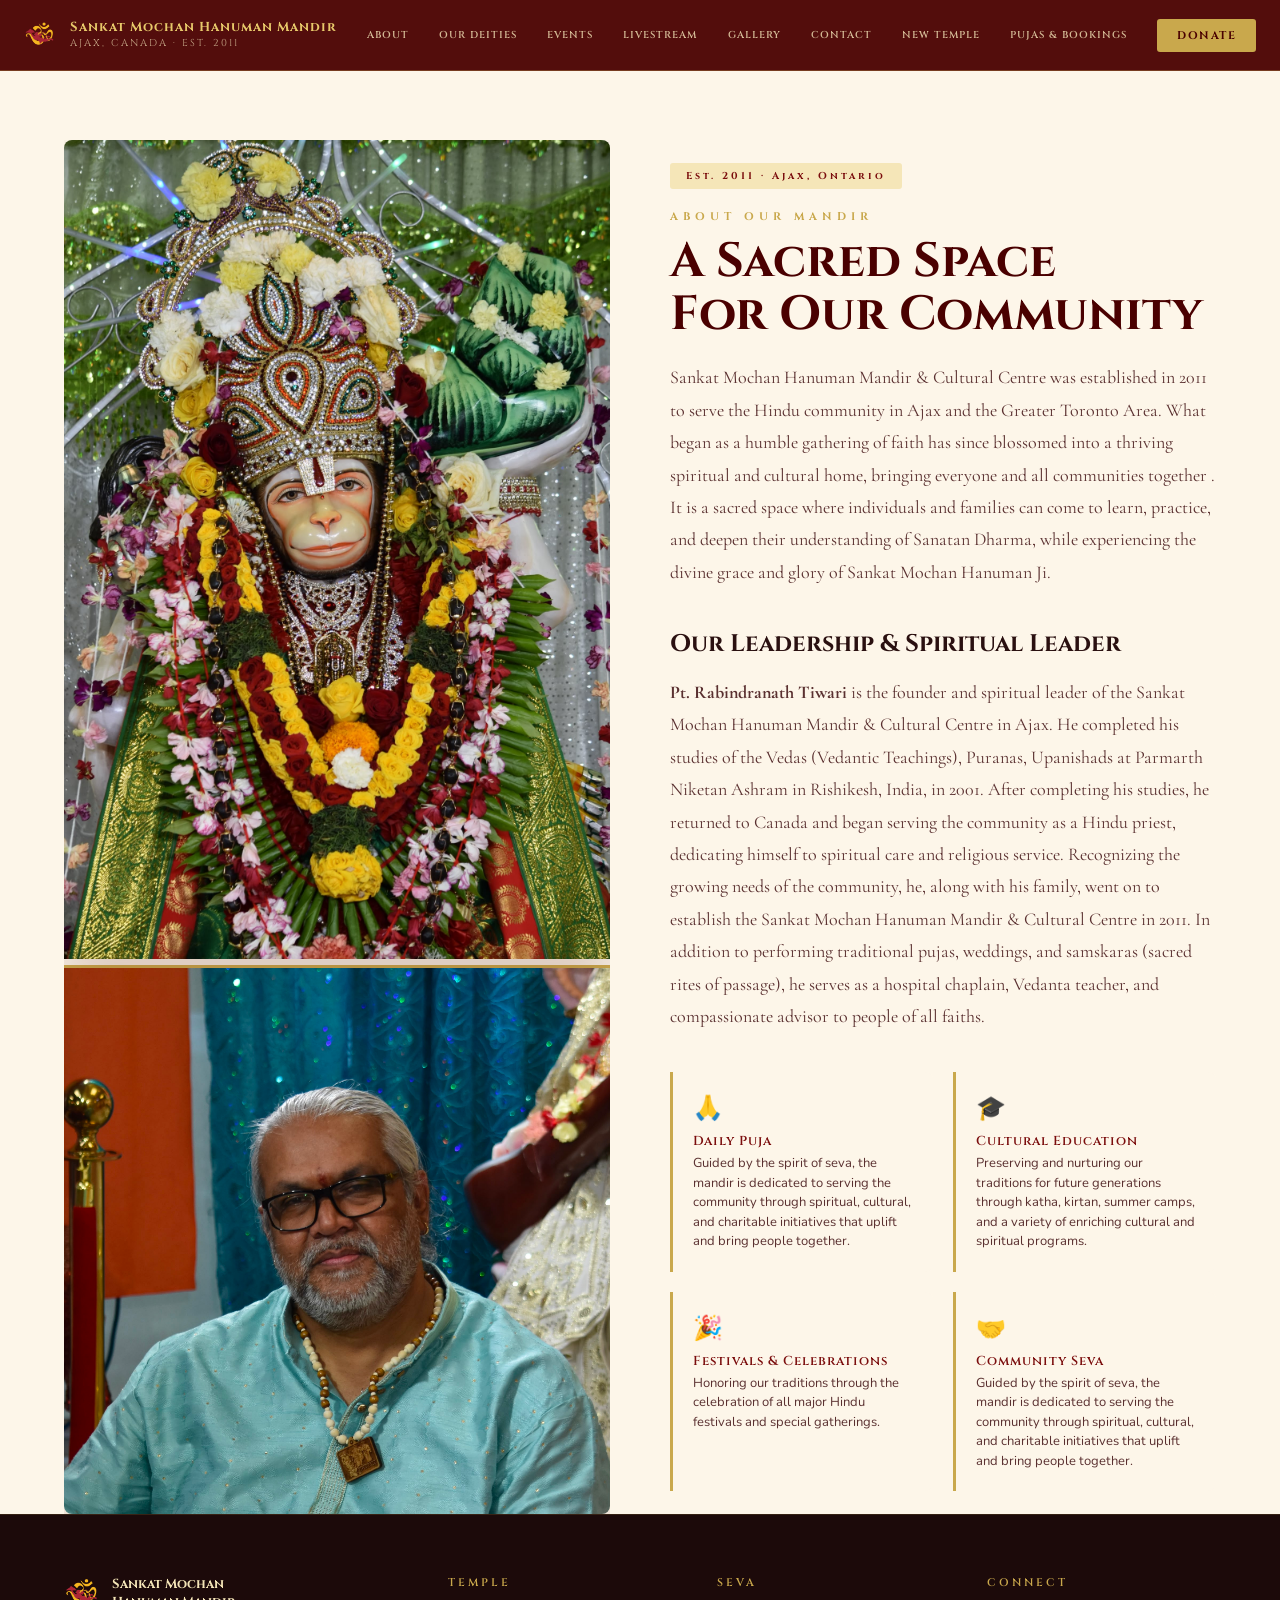
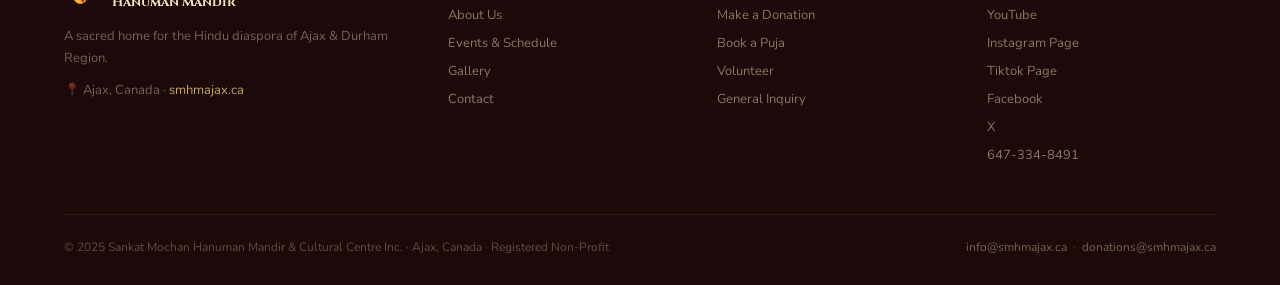
==== commit e4f31810: "edit(all html, and css): - All the footers and nav were changed to ajax, Canada - Added facebook and" ====
--- a/about.html
+++ b/about.html
@@ -4,9 +4,10 @@
 <meta charset="UTF-8">
 <meta name="viewport" content="width=device-width, initial-scale=1.0">
 <title>Sankat Mochan Hanuman Mandir & Cultural Centre</title>
+<link rel="icon" type="image/png" href="assets/images/mandir-icon.png">
 <link rel="preconnect" href="https://fonts.googleapis.com">
 <link href="https://fonts.googleapis.com/css2?family=Cormorant+Garamond:ital,wght@0,300;0,400;0,600;0,700;1,400&family=Cinzel:wght@400;600;700;900&family=Nunito:wght@300;400;600;700&display=swap" rel="stylesheet">
-<link rel="stylesheet" href="assets/css/style.css">
+<link rel="stylesheet" href="assets/css/style.css?v=5">
 </head>
 <body>
 
@@ -17,7 +18,7 @@
       <img src="assets/images/mandir-icon.png" class="nav-logo-img" alt="Mandir Logo">
       <div class="nav-name">
         <div class="n1">Sankat Mochan Hanuman Mandir</div>
-        <div class="n2">Ajax, Ontario · Est. 2011</div>
+        <div class="n2">Ajax, Canada · Est. 2011</div>
       </div>
     </a>
 
@@ -64,11 +65,11 @@
         <span class="about-badge">Est. 2011 · Ajax, Ontario</span>
         <span class="section-label">About Our Mandir</span>
         <h2 class="section-title">A Sacred Space<br>For Our Community</h2>
-        <p class="section-body">Sankat Mochan Hanuman Mandir & Cultural Centre was established in 2011 to serve the Hindu community in Ajax and the Greater Toronto Area. What began as a humble gathering of faith has since blossomed into a thriving spiritual and cultural home, bringing together the broader Durham Region community. It is a sacred space where individuals and families can come to learn, practice, and deepen their understanding of Sanatan Dharma, while experiencing the divine grace and glory of Sankat Mochan Hanuman Ji.
+        <p class="section-body">Sankat Mochan Hanuman Mandir & Cultural Centre was established in 2011 to serve the Hindu community in Ajax and the Greater Toronto Area. What began as a humble gathering of faith has since blossomed into a thriving spiritual and cultural home, bringing everyone and all communities together . It is a sacred space where individuals and families can come to learn, practice, and deepen their understanding of Sanatan Dharma, while experiencing the divine grace and glory of Sankat Mochan Hanuman Ji.
         
-        <h2 style="margin-top: 40px; margin-bottom: 16px;">Our Leadership & Spiritual Guidance</h2>
-        <p class="section-body" style="margin-top:16px"><strong>Pt. Rabindranath Tiwari</strong> is the founder and spiritual leader of the Sankat Mochan Hanuman Mandir & Cultural Centre in Ajax. He completed his studies of the Vedas and Puranas at Parmarth Niketan Ashram in Rishikesh, India, in 2001. After completing his studies, he returned to Canada and began serving the community as a Hindu priest, dedicating himself to spiritual care and religious service. Recognizing the growing needs of the community, he, along with his family, went on to establish the Sankat Mochan Hanuman Mandir & Cultural Centre in 2011.
-      In addition to performing traditional pujas, weddings, and samskaras (sacred rites of passage), he serves as a hospital chaplain, Vedanta teacher, and compassionate advisor to people of all faiths.</p>
+        <h2 style="margin-top: 40px; margin-bottom: 16px;">Our Leadership & Spiritual Leader</h2>
+        <p class="section-body" style="margin-top:16px"><strong>Pt. Rabindranath Tiwari</strong> is the founder and spiritual leader of the Sankat Mochan Hanuman Mandir & Cultural Centre in Ajax. He completed his studies of the Vedas (Vedantic
+Teachings), Puranas, Upanishads at Parmarth Niketan Ashram in Rishikesh, India, in 2001. After completing his studies, he returned to Canada and began serving the community as a Hindu priest, dedicating himself to spiritual care and religious service. Recognizing the growing needs of the community, he, along with his family, went on to establish the Sankat Mochan Hanuman Mandir & Cultural Centre in 2011. In addition to performing traditional pujas, weddings, and samskaras (sacred rites of passage), he serves as a hospital chaplain, Vedanta teacher, and compassionate advisor to people of all faiths.</p>
   <div class="about-highlights">  
           <div class="about-highlight"><div class="icon">🙏</div><h5>Daily Puja</h5><p>Guided by the spirit of seva, the mandir is dedicated to serving the community through spiritual, cultural, and charitable initiatives that uplift and bring people together.</p></div>
           <div class="about-highlight"><div class="icon">🎓</div><h5>Cultural Education</h5><p>Preserving and nurturing our traditions for future generations through katha, kirtan, summer camps, and a variety of enriching cultural and spiritual programs.</p></div>
@@ -93,7 +94,7 @@
           <div style="font-family:'Cinzel',serif;font-size:13px;color:var(--gold-pale);font-weight:700">Sankat Mochan<br>Hanuman Mandir</div>
         </div>
         <p>A sacred home for the Hindu diaspora of Ajax & Durham Region.</p>
-        <p style="margin-top:10px">📍 Ajax, Ontario · <a href="http://smhmajax.ca" style="color:var(--gold);text-decoration:none">smhmajax.ca</a></p>
+        <p style="margin-top:10px">📍 Ajax, Canada · <a href="http://smhmajax.ca" style="color:var(--gold);text-decoration:none">smhmajax.ca</a></p>
       </div>
       <div class="footer-col">
         <h4>Temple</h4>
@@ -111,14 +112,16 @@
       </div>
       <div class="footer-col">
         <h4>Connect</h4>
-        <a href="https://www.youtube.com/@sankatmochanhanumanmandir1366" target="_blank">YouTube Channel</a>
-       <a href="https://www.instagram.com/sankatmochanhanumanmandirajax?igsh=ZnNmdzQ3bzA4bWYw">Instagram Page</a>
-        <a href="https://www.tiktok.com/@sankatmochan11?_t=8jdVU6kzySL&_r=1">Tiktok Page</a>
+        <a href="https://www.youtube.com/@sankatmochanhanumanmandir1366" target="_blank">YouTube</a>
+        <a href="https://www.instagram.com/smhmajax/">Instagram Page</a>
+        <a href="https://www.tiktok.com/@smhmajax">Tiktok Page</a>
+        <a href="https://www.facebook.com/smhmajax?mibextid=wwXlfr&mibextid=wwXlfr">Facebook</a>
+        <a href="https://x.com/smhmajax">X</a>
         <a href="tel:6473348491">647-334-8491</a>
       </div>
     </div>
     <div class="footer-bottom">
-      <span>© 2025 Sankat Mochan Hanuman Mandir & Cultural Centre Inc. · Ajax, Ontario · Registered Non-Profit</span>
+      <span>© 2025 Sankat Mochan Hanuman Mandir & Cultural Centre Inc. · Ajax, Canada · Registered Non-Profit</span>
       <span>
         <a href="mailto:info@smhmajax.ca">info@smhmajax.ca</a> &nbsp;·&nbsp;
         <a href="mailto:donations@smhmajax.ca">donations@smhmajax.ca</a>
--- a/assets/css/style.css
+++ b/assets/css/style.css
@@ -22,13 +22,23 @@
 
 *, *::before, *::after { margin:0; padding:0; box-sizing:border-box; }
 
-html { scroll-behavior: smooth; }
+html {
+  scroll-behavior: smooth;
+  max-width: 100%;
+  overflow-x: hidden;
+  margin: 0;
+}
 
 body {
   font-family: 'Nunito', sans-serif;
   background: var(--ivory);
   color: var(--text);
+  max-width: 100%;
   overflow-x: hidden;
+  margin: 0;
+  padding-left: 0;
+  padding-right: 0;
+  box-sizing: border-box;
 }
 
 /* ── SCROLLBAR ── */
@@ -194,9 +204,10 @@
   left: 0;
   top: 0;
   bottom: 0;
-  width: 48%; /* Increased from 42% to expand down and right */
+  width: 42%; 
+  height: 100%;
   object-fit: cover;
-  object-position: left bottom;
+  object-position: right bottom;
   mask-image: linear-gradient(to right, black 55%, transparent 98%);
   -webkit-mask-image: linear-gradient(to right, black 55%, transparent 98%);
   opacity: 0.85;
@@ -209,7 +220,7 @@
   width: 42%;
   height: 100%;
   object-fit: cover;
-  object-position: right bottom;
+  object-position: left bottom;
   mask-image: linear-gradient(to left, black 55%, transparent 98%);
   -webkit-mask-image: linear-gradient(to left, black 55%, transparent 98%);
   opacity: 0.85;
@@ -496,6 +507,64 @@
 .schedule-row .day2 { font-family:'Cinzel',serif; font-size:13px; color:var(--crimson); font-weight:700; }
 .schedule-row .time { font-size:13px; color:var(--text-lt); }
 .schedule-row .service { font-size:12px; color:var(--gold); font-weight:700; }
+
+/* ── POSTER SLIDESHOW (INTERACTIVE) ── */
+.events-poster-slider {
+  width: 100%;
+  aspect-ratio: 4 / 5; 
+  border-radius: var(--r);
+  overflow: hidden;
+  box-shadow: 0 12px 40px var(--shadow);
+  background: var(--crimson-dk);
+  position: relative;
+}
+
+.slider-track {
+  display: flex;
+  height: 100%;
+  width: 100%;
+  transition: transform 0.5s ease-in-out;
+}
+
+.slider-track img {
+  width: 100%;
+  flex-shrink: 0; /* Forces every image to be exactly the width of the container */
+  height: 100%;
+  object-fit: contain;
+  display: block;
+}
+
+/* ── ARROW BUTTONS ── */
+.slider-arrow {
+  position: absolute;
+  top: 50%;
+  transform: translateY(-50%);
+  background: rgba(28, 10, 10, 0.6); /* Charcoal with transparency */
+  color: var(--gold-pale);
+  border: 2px solid transparent;
+  padding: 12px 16px;
+  cursor: pointer;
+  font-size: 24px;
+  z-index: 10;
+  border-radius: 50%;
+  transition: all 0.3s ease;
+}
+
+.slider-arrow:hover {
+  background: var(--crimson);
+  color: var(--white);
+  border: 2px solid var(--gold);
+}
+
+.slider-arrow.prev { left: 15px; }
+.slider-arrow.next { right: 15px; }
+
+/* The magic that moves it left to right */
+@keyframes slidePosters {
+  0%, 40% { transform: translateX(0); }             /* Hold on Image 1 */
+  50%, 90% { transform: translateX(-33.3333%); }    /* Slide & hold on Image 2 */
+  100% { transform: translateX(-66.6666%); }        /* Slide to the clone loop */
+}
 
 /* ═══ DONATE ═══ */
 #donate {
@@ -1319,8 +1388,8 @@
   .deity-grid{grid-template-columns:repeat(3,1fr)}
   .footer-grid{grid-template-columns:1fr 1fr}
   .about-img-float{display:none}
-  .hero-murti-right{display:none}
-  .hero-murti-left{width:60%;opacity:0.4}
+  .hero-murti-left { width: 40%; opacity: 0.3; }
+  .hero-murti-right { display: block; width: 40%; opacity: 0.3; }
 }
 @media(max-width:768px){
   .nav-links,.nav-donate{display:none}
@@ -1336,6 +1405,18 @@
   .footer-grid{grid-template-columns:1fr}
   .donate-ways{grid-template-columns:1fr}
   .amount-grid{grid-template-columns:1fr 1fr}
+
+  /* ── Mobile graphics fix: prevent side decorations from forcing horizontal scroll ── */
+  .side-graphic-left,
+  .side-graphic-right {
+    display: none;
+  }
+
+  /* Contain hero murtis so they never bleed past viewport width */
+  .hero-murti-left,
+  .hero-murti-right {
+    max-width: 100vw;
+  }
 }
 
 /* ═══ ANIMATIONS ═══ */
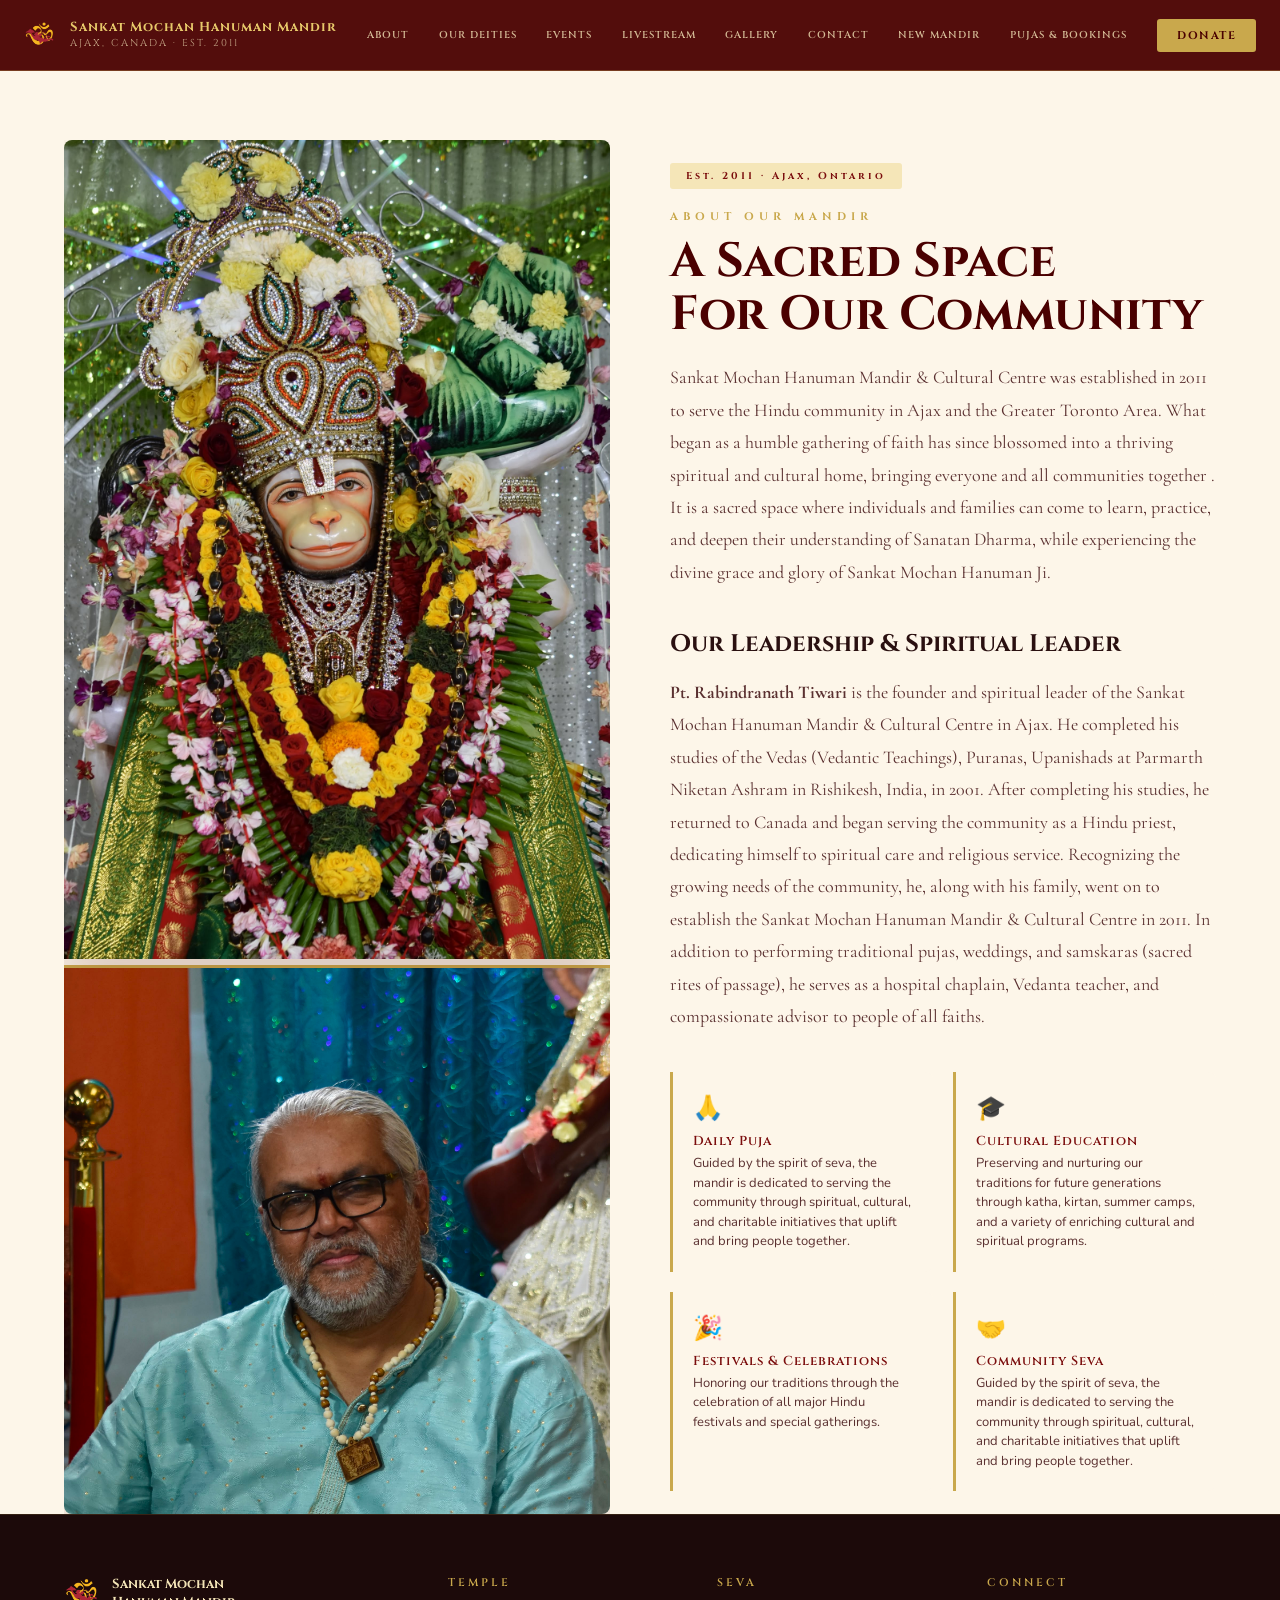
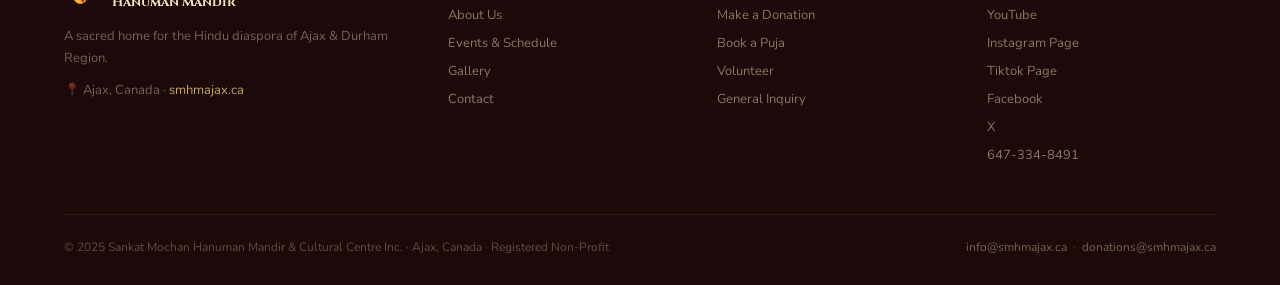
==== commit d5402287: "edit(all html): - Changed the  nav bar tab name for new temple for new mandir" ====
--- a/about.html
+++ b/about.html
@@ -29,7 +29,7 @@
       <a href="livestream.html">Livestream</a>
       <a href="gallery.html">Gallery</a>
       <a href="contact.html">Contact</a>
-      <a href="new-temple.html">New Temple</a>
+      <a href="new-mandir.html">New Mandir</a>
       <a href="bookings.html">Pujas &amp; Bookings</a>
     </div>
 
@@ -47,7 +47,7 @@
     <a href="livestream.html" onclick="toggleMenu()">Livestream</a>
     <a href="gallery.html" onclick="toggleMenu()">Gallery</a>
     <a href="contact.html" onclick="toggleMenu()">Contact</a>
-    <a href="new-temple.html" onclick="toggleMenu()">New Temple</a>
+    <a href="new-mandir.html" onclick="toggleMenu()">New Mandir</a>
     <a href="bookings.html" onclick="toggleMenu()">Pujas &amp; Bookings</a>
     <a href="donate.html" onclick="toggleMenu()">Donate</a>
   </div>
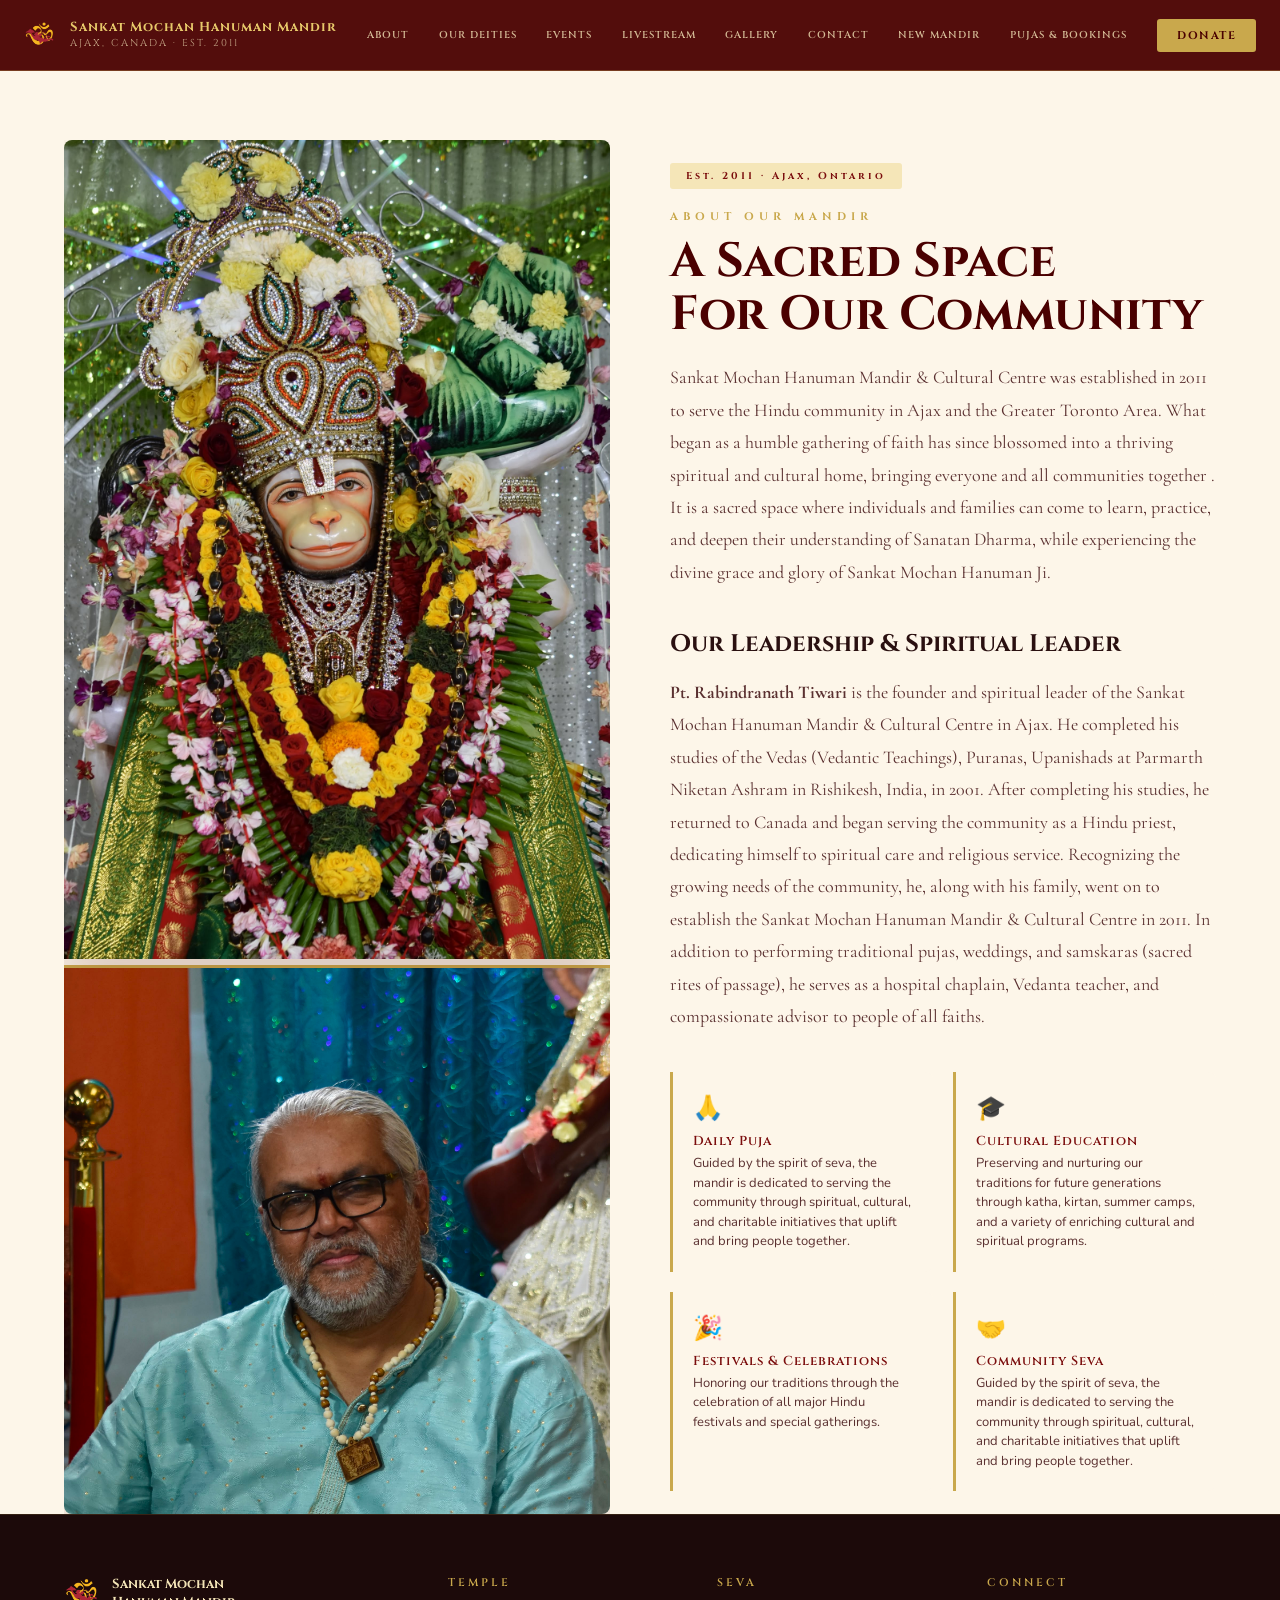
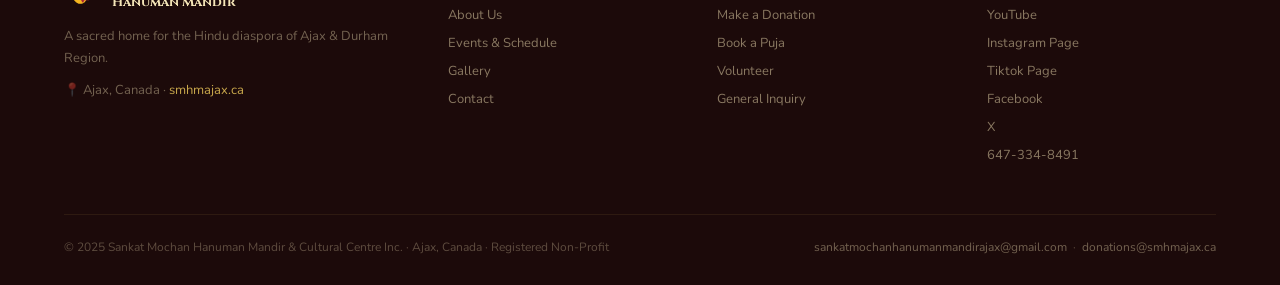
==== commit 4894676f: "edit(all html files): - Changed gmail and youtube handles - Added Canada flag on the home page" ====
--- a/about.html
+++ b/about.html
@@ -112,7 +112,7 @@
       </div>
       <div class="footer-col">
         <h4>Connect</h4>
-        <a href="https://www.youtube.com/@sankatmochanhanumanmandir1366" target="_blank">YouTube</a>
+        <a href="https://www.youtube.com/@smhmajax" target="_blank">YouTube</a>
         <a href="https://www.instagram.com/smhmajax/">Instagram Page</a>
         <a href="https://www.tiktok.com/@smhmajax">Tiktok Page</a>
         <a href="https://www.facebook.com/smhmajax?mibextid=wwXlfr&mibextid=wwXlfr">Facebook</a>
@@ -123,7 +123,7 @@
     <div class="footer-bottom">
       <span>© 2025 Sankat Mochan Hanuman Mandir & Cultural Centre Inc. · Ajax, Canada · Registered Non-Profit</span>
       <span>
-        <a href="mailto:info@smhmajax.ca">info@smhmajax.ca</a> &nbsp;·&nbsp;
+        <a href="mailto:sankatmochanhanumanmandirajax@gmail.com">sankatmochanhanumanmandirajax@gmail.com</a> &nbsp;·&nbsp;
         <a href="mailto:donations@smhmajax.ca">donations@smhmajax.ca</a>
       </span>
     </div>
--- a/assets/css/style.css
+++ b/assets/css/style.css
@@ -508,63 +508,65 @@
 .schedule-row .time { font-size:13px; color:var(--text-lt); }
 .schedule-row .service { font-size:12px; color:var(--gold); font-weight:700; }
 
-/* ── POSTER SLIDESHOW (INTERACTIVE) ── */
+/* ═══ EVENTS POSTER SLIDER ═══ */
 .events-poster-slider {
+  position: relative;
   width: 100%;
-  aspect-ratio: 4 / 5; 
+  overflow: hidden;
   border-radius: var(--r);
-  overflow: hidden;
-  box-shadow: 0 12px 40px var(--shadow);
-  background: var(--crimson-dk);
-  position: relative;
+  box-shadow: 0 8px 30px var(--shadow);
 }
 
 .slider-track {
   display: flex;
-  height: 100%;
+  transition: transform 0.5s ease;
   width: 100%;
-  transition: transform 0.5s ease-in-out;
-}
-
-.slider-track img {
+}
+
+/* ── Slider Image Dimension Fix ── */
+#sliderTrack img {
   width: 100%;
-  flex-shrink: 0; /* Forces every image to be exactly the width of the container */
-  height: 100%;
-  object-fit: contain;
-  display: block;
-}
-
-/* ── ARROW BUTTONS ── */
+  flex: 0 0 100%; /* THE MAGIC FIX: Prevents squishing, forces 1 image per slide */
+  height: 600px; 
+  object-fit: contain; 
+  background-color: var(--ivory); 
+  display: block; 
+  padding: 0 !important;
+  margin: 0 !important;
+  gap: 0 !important;
+}
+.slider-container {
+  box-shadow: none !important; /* Removes the floating drop-shadow */
+  border: none !important;     /* Removes any visible borders */
+  background: transparent !important; 
+}
+
 .slider-arrow {
   position: absolute;
   top: 50%;
   transform: translateY(-50%);
-  background: rgba(28, 10, 10, 0.6); /* Charcoal with transparency */
-  color: var(--gold-pale);
-  border: 2px solid transparent;
-  padding: 12px 16px;
+  z-index: 10;
+  background: rgba(74,0,0,0.7);
+  border: 1px solid rgba(201,168,76,0.4);
+  color: var(--gold);
+  font-size: 18px;
+  width: 44px;
+  height: 44px;
+  border-radius: 50%;
   cursor: pointer;
-  font-size: 24px;
-  z-index: 10;
-  border-radius: 50%;
-  transition: all 0.3s ease;
+  display: flex;
+  align-items: center;
+  justify-content: center;
+  transition: all 0.2s ease;
 }
 
 .slider-arrow:hover {
-  background: var(--crimson);
-  color: var(--white);
-  border: 2px solid var(--gold);
-}
-
-.slider-arrow.prev { left: 15px; }
-.slider-arrow.next { right: 15px; }
-
-/* The magic that moves it left to right */
-@keyframes slidePosters {
-  0%, 40% { transform: translateX(0); }             /* Hold on Image 1 */
-  50%, 90% { transform: translateX(-33.3333%); }    /* Slide & hold on Image 2 */
-  100% { transform: translateX(-66.6666%); }        /* Slide to the clone loop */
-}
+  background: rgba(74,0,0,0.95);
+  border-color: var(--gold);
+}
+
+.slider-arrow.prev { left: 12px; }
+.slider-arrow.next { right: 12px; }
 
 /* ═══ DONATE ═══ */
 #donate {
@@ -1362,6 +1364,115 @@
   .booking-contact-btn { flex: 1; justify-content: center; }
   .booking-intro-banner { flex-direction: column; gap: 12px; }
 }
+/* =========================================
+   GALLERY PAGE STYLES (Grouped by Year)
+========================================= */
+
+/* Main Container & Header */
+.gallery-container {
+  max-width: 1200px;
+  margin: 100px auto 50px; 
+  padding: 0 20px;
+}
+
+.gallery-header {
+  text-align: center;
+  margin-bottom: 50px;
+}
+
+.gallery-header .page-title {
+  font-family: 'Cinzel', serif;
+  font-size: 2.5rem;
+  color: var(--crimson); 
+  margin-bottom: 10px;
+}
+
+.gallery-header .page-subtitle {
+  font-family: 'Nunito', sans-serif;
+  color: var(--text-lt);
+  font-size: 1.1rem;
+}
+
+/* Year Filter Buttons */
+.gallery-filters {
+  display: flex;
+  justify-content: center;
+  flex-wrap: wrap;
+  gap: 15px;
+  margin-bottom: 50px;
+}
+
+.filter-btn {
+  background-color: transparent;
+  color: var(--crimson); 
+  font-family: 'Nunito', sans-serif;
+  font-size: 1rem;
+  font-weight: 700;
+  border: 2px solid var(--crimson);
+  padding: 10px 24px;
+  border-radius: 30px;
+  cursor: pointer;
+  transition: all 0.3s ease;
+}
+
+.filter-btn:hover {
+  background-color: var(--ivory-dk);
+}
+
+.filter-btn.active {
+  background-color: var(--crimson); 
+  color: var(--white);
+  border-color: var(--crimson);
+}
+
+/* Year Headings & Event Subsections */
+.year-title {
+  font-family: 'Cinzel', serif;
+  font-size: 2.5rem;
+  color: var(--charcoal);
+  text-align: center;
+  margin-top: 40px;
+  margin-bottom: 30px;
+  background-color: var(--ivory);
+  padding: 15px 0;
+  border-radius: var(--r);
+  border: 1px solid var(--ivory-dk);
+}
+
+.gallery-event {
+  margin-bottom: 50px;
+}
+
+.event-title {
+  font-family: 'Cormorant Garamond', serif;
+  font-size: 1.8rem;
+  color: var(--crimson); 
+  border-bottom: 2px solid var(--ivory-dk);
+  padding-bottom: 10px;
+  margin-bottom: 20px;
+}
+
+/* The Photo Grid */
+.photo-grid {
+  display: grid;
+  grid-template-columns: repeat(auto-fit, minmax(280px, 1fr));
+  gap: 20px;
+}
+
+.photo-grid img {
+  width: 100%;
+  height: 250px;
+  object-fit: cover; 
+  border-radius: var(--r);
+  box-shadow: 0 4px 10px var(--shadow);
+  transition: transform 0.3s ease, box-shadow 0.3s ease;
+  cursor: pointer;
+}
+
+.photo-grid img:hover {
+  transform: translateY(-5px) scale(1.02);
+  box-shadow: 0 8px 20px var(--shadow);
+}
 
 /* ═══ FOOTER ═══ */
 footer {
